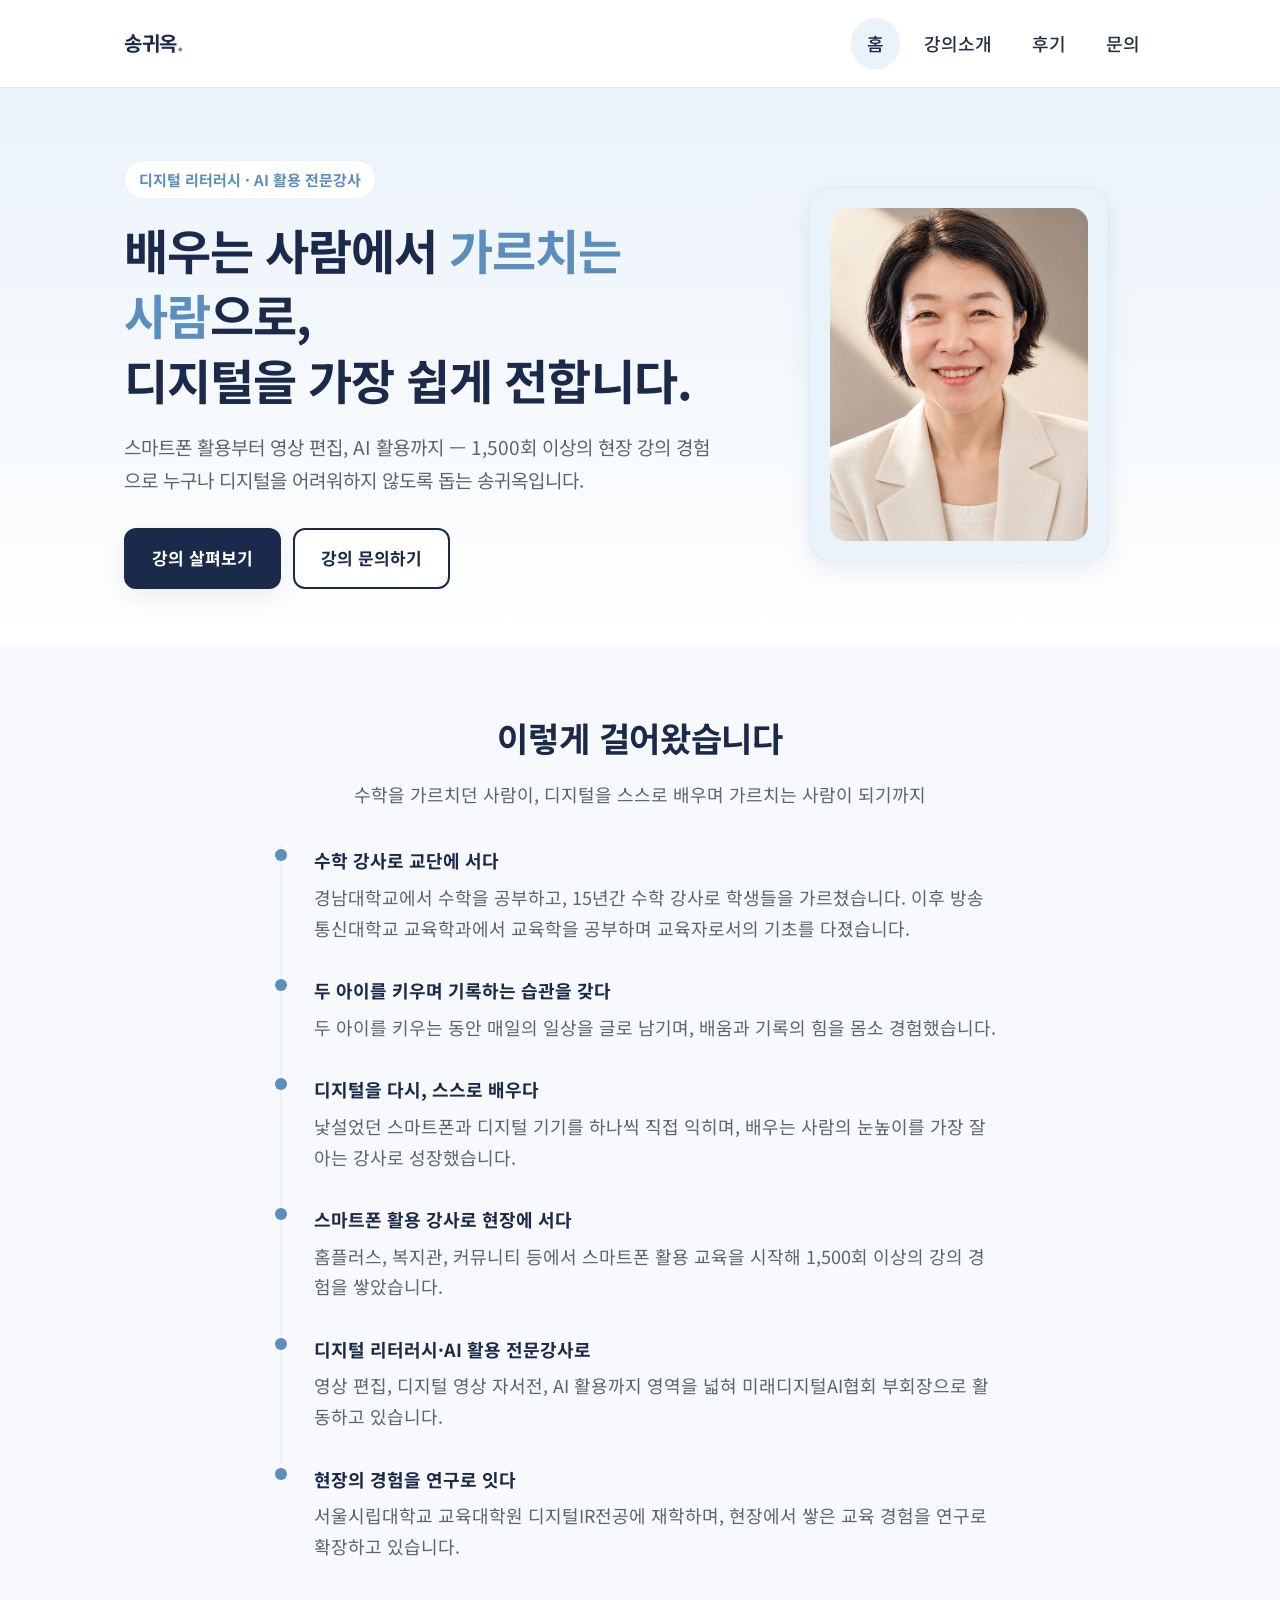
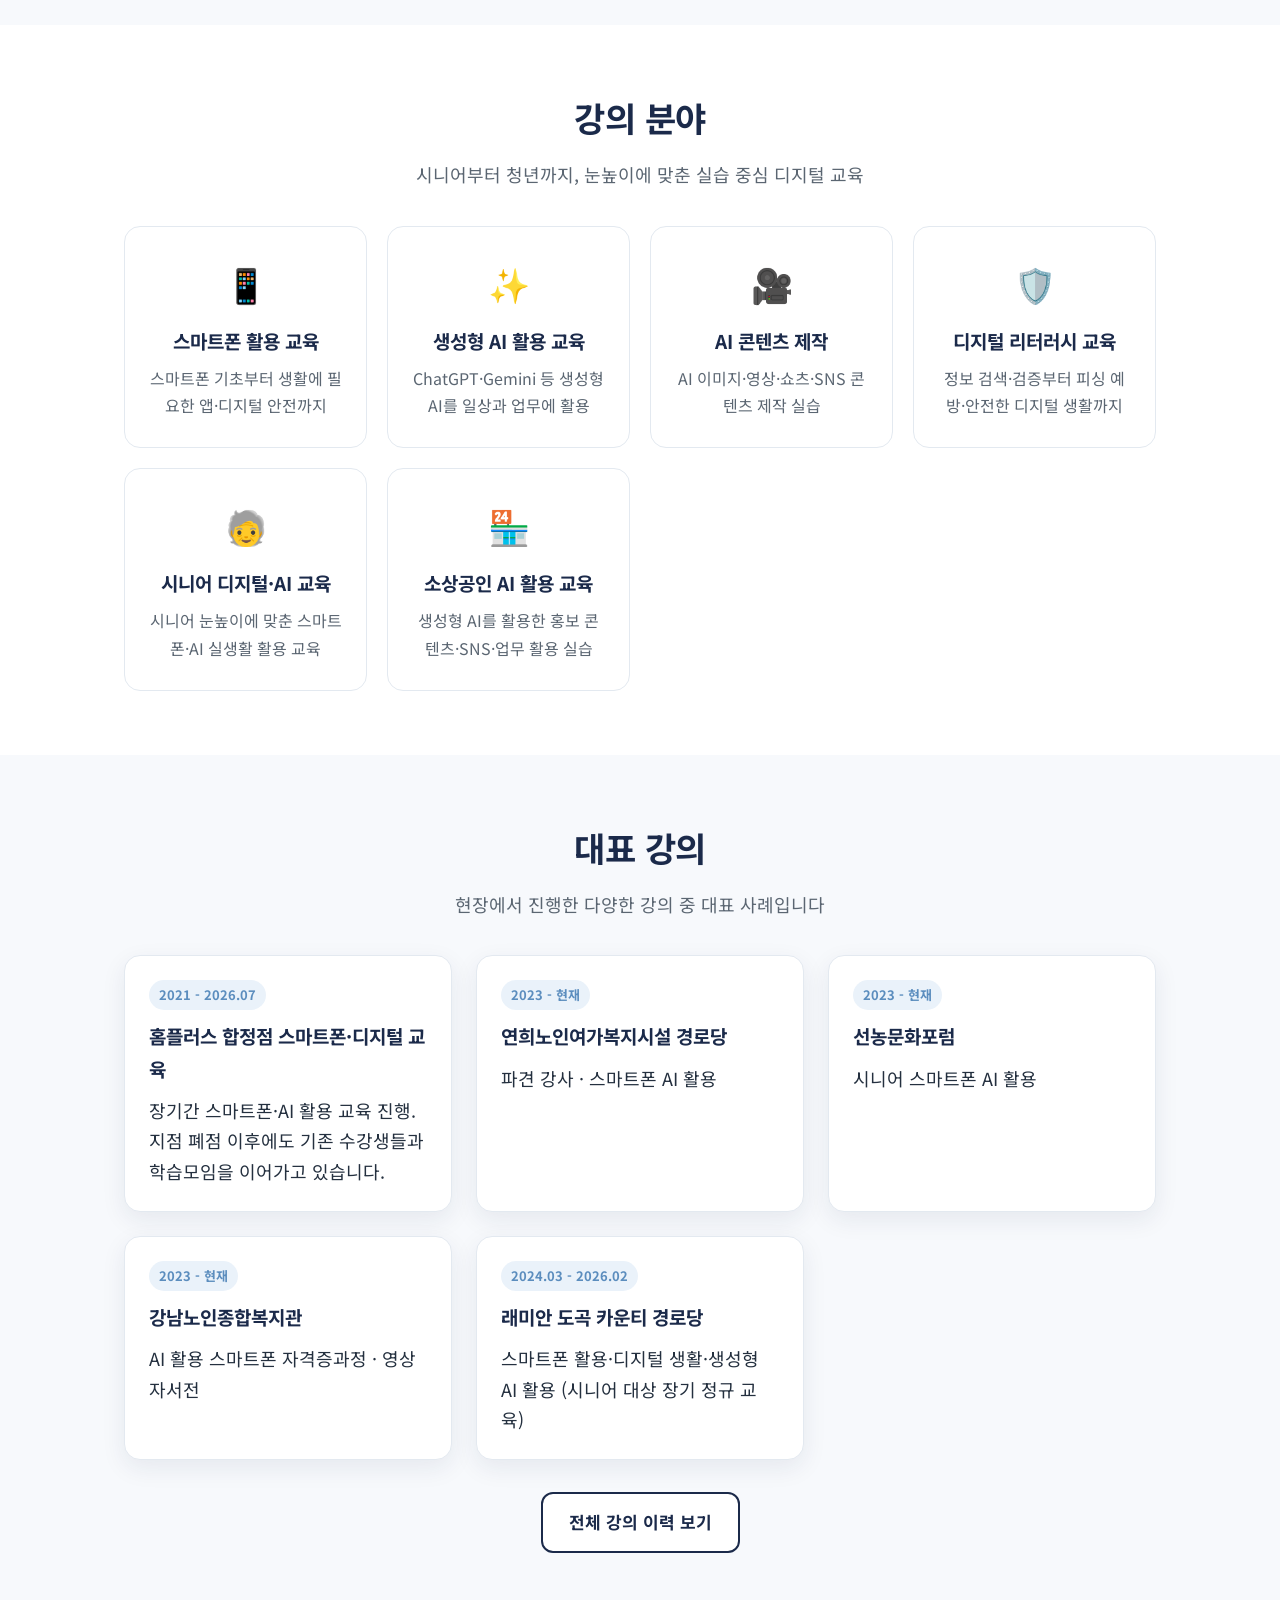
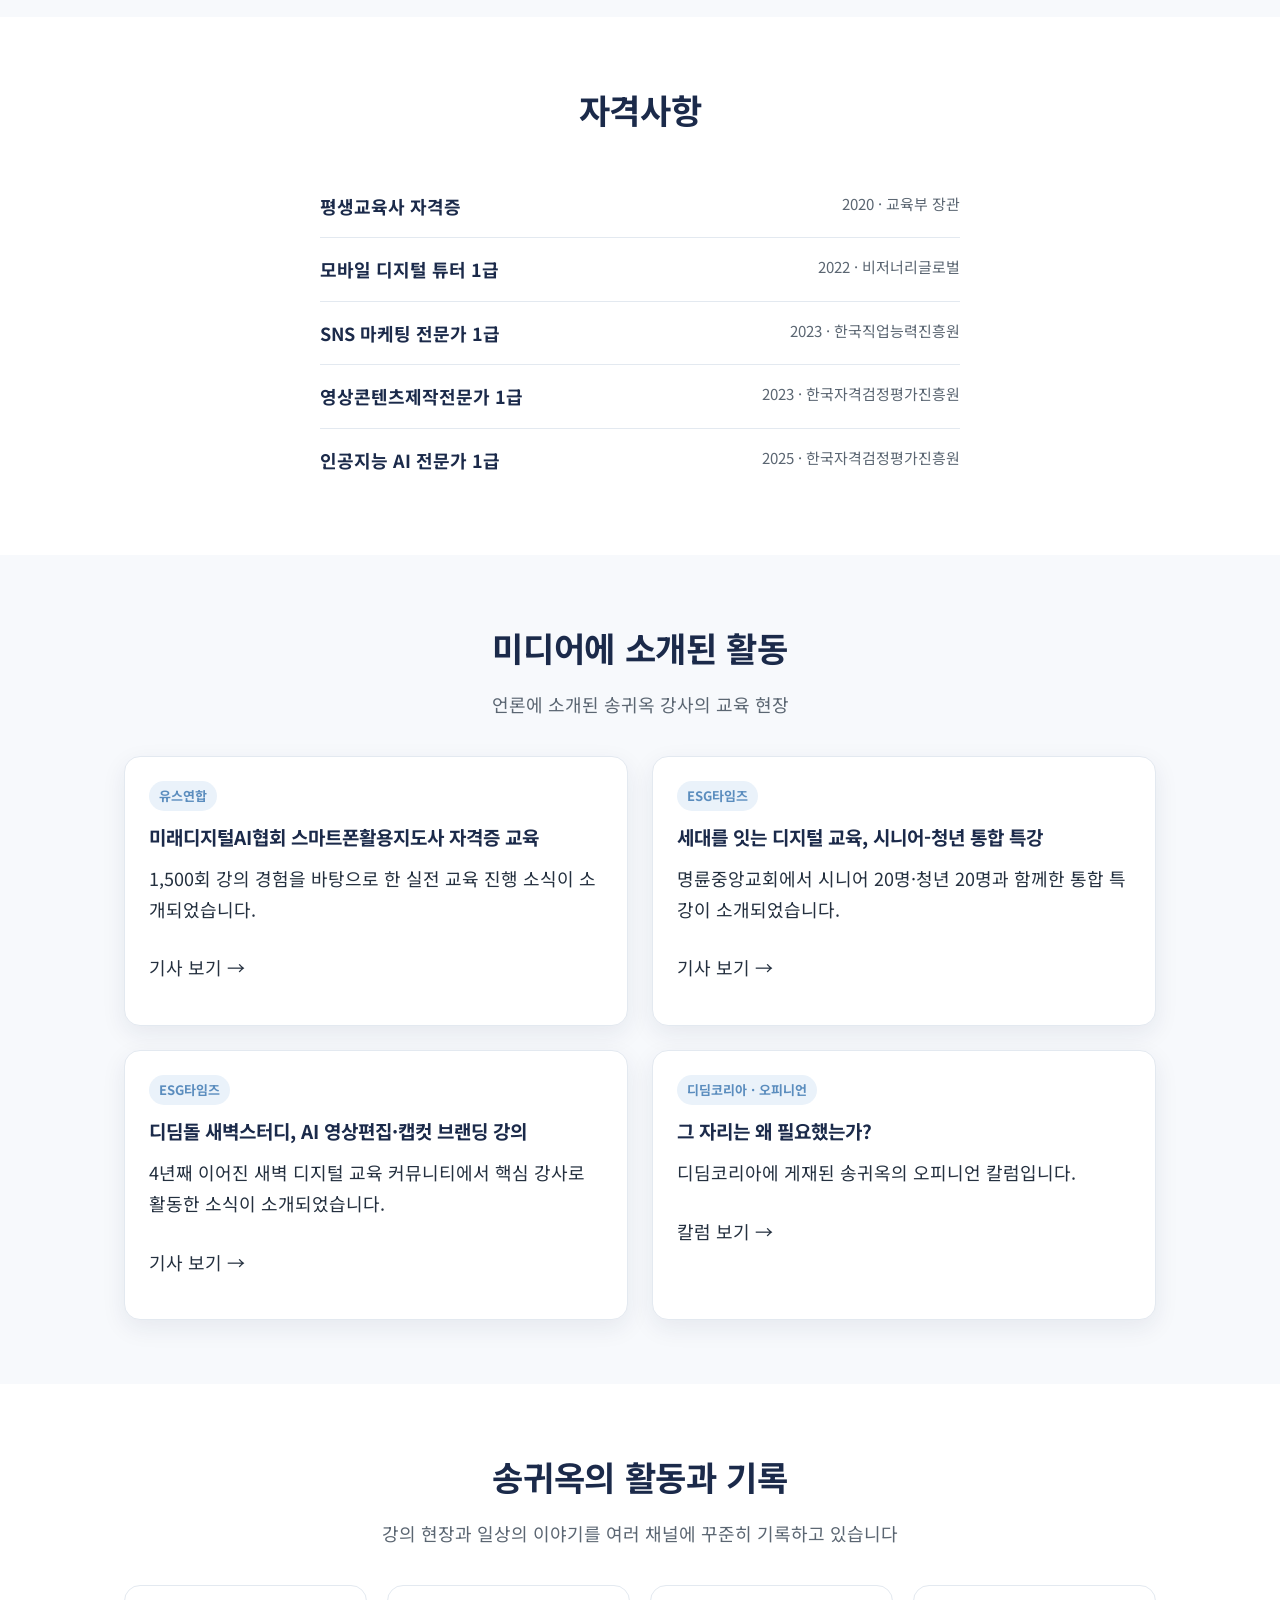
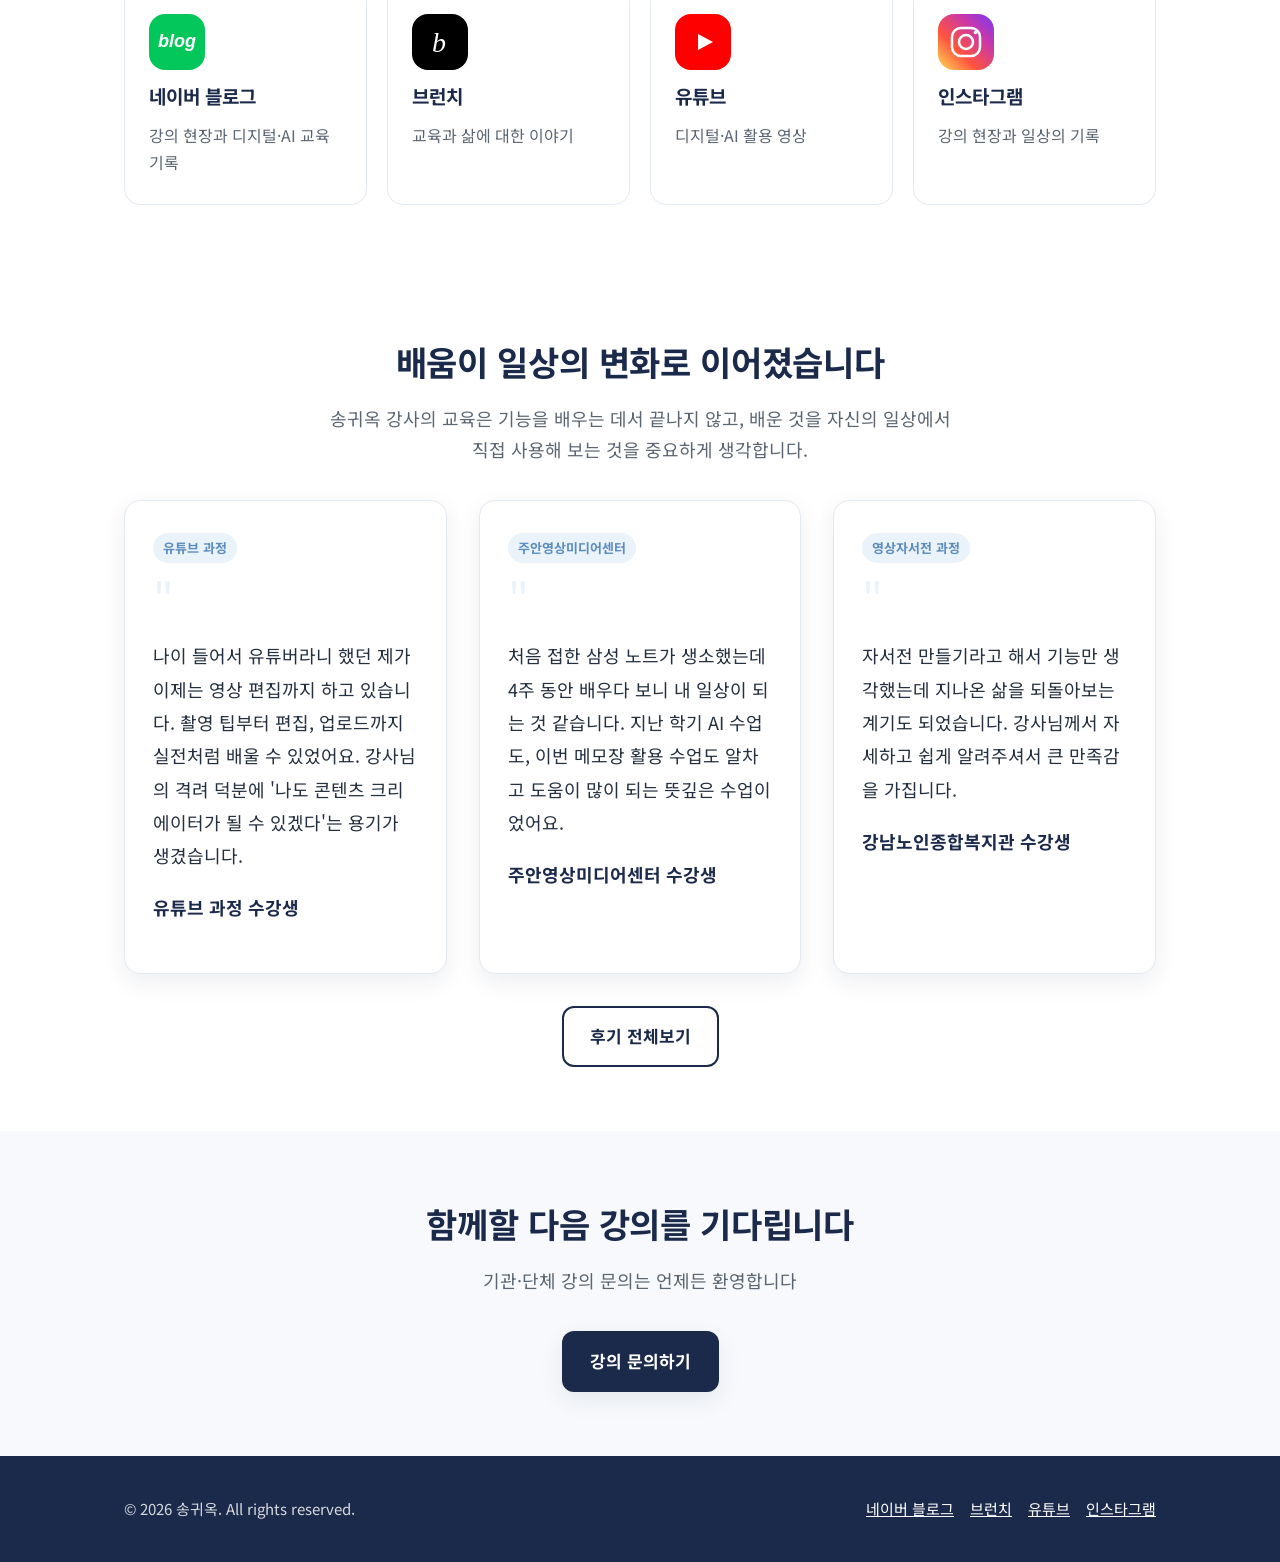
==== index.html @ c1cd8e17 "Initial commit: 송귀옥 프로필 사이트" ====
<!DOCTYPE html>
<html lang="ko">
<head>
<meta charset="UTF-8">
<meta name="viewport" content="width=device-width, initial-scale=1.0">
<title>송귀옥 | 디지털 리터러시·AI 활용 전문강사</title>
<meta name="description" content="디지털 리터러시·AI 활용 전문강사 송귀옥. 스마트폰 활용, 영상 편집, 디지털 영상 자서전, AI 활용 교육을 진행합니다.">
<link rel="preconnect" href="https://fonts.googleapis.com">
<link href="https://fonts.googleapis.com/css2?family=Noto+Sans+KR:wght@400;500;700;900&display=swap" rel="stylesheet">
<link rel="stylesheet" href="css/styles.css">
</head>
<body>

<header class="site-header">
  <nav class="nav">
    <a href="index.html" class="nav-brand">송귀옥<span>.</span></a>
    <button class="nav-toggle" aria-label="메뉴 열기">≡</button>
    <ul class="nav-links">
      <li><a href="index.html" aria-current="page">홈</a></li>
      <li><a href="lectures.html">강의소개</a></li>
      <li><a href="reviews.html">후기</a></li>
      <li><a href="contact.html">문의</a></li>
    </ul>
  </nav>
</header>

<section class="hero">
  <div class="container hero-inner">
    <div>
      <span class="eyebrow">디지털 리터러시 · AI 활용 전문강사</span>
      <h1>배우는 사람에서 <strong>가르치는 사람</strong>으로,<br>디지털을 가장 쉽게 전합니다.</h1>
      <p class="lead">
        스마트폰 활용부터 영상 편집, AI 활용까지 — 1,500회 이상의 현장 강의 경험으로
        누구나 디지털을 어려워하지 않도록 돕는 송귀옥입니다.
      </p>
      <div class="hero-actions">
        <a href="lectures.html" class="btn btn-primary">강의 살펴보기</a>
        <a href="contact.html" class="btn btn-outline">강의 문의하기</a>
      </div>
    </div>
    <div class="hero-portrait">
      <img id="profile-photo" src="images/profile.png" alt="송귀옥 강사 프로필 사진">
    </div>
  </div>
</section>

<section class="section-alt">
  <div class="container">
    <div class="section-head">
      <h2>이렇게 걸어왔습니다</h2>
      <p>수학을 가르치던 사람이, 디지털을 스스로 배우며 가르치는 사람이 되기까지</p>
    </div>
    <ol class="timeline">
      <li>
        <h4>수학 강사로 교단에 서다</h4>
        <p>경남대학교에서 수학을 공부하고, 15년간 수학 강사로 학생들을 가르쳤습니다. 이후 방송통신대학교 교육학과에서 교육학을 공부하며 교육자로서의 기초를 다졌습니다.</p>
      </li>
      <li>
        <h4>두 아이를 키우며 기록하는 습관을 갖다</h4>
        <p>두 아이를 키우는 동안 매일의 일상을 글로 남기며, 배움과 기록의 힘을 몸소 경험했습니다.</p>
      </li>
      <li>
        <h4>디지털을 다시, 스스로 배우다</h4>
        <p>낯설었던 스마트폰과 디지털 기기를 하나씩 직접 익히며, 배우는 사람의 눈높이를 가장 잘 아는 강사로 성장했습니다.</p>
      </li>
      <li>
        <h4>스마트폰 활용 강사로 현장에 서다</h4>
        <p>홈플러스, 복지관, 커뮤니티 등에서 스마트폰 활용 교육을 시작해 1,500회 이상의 강의 경험을 쌓았습니다.</p>
      </li>
      <li>
        <h4>디지털 리터러시·AI 활용 전문강사로</h4>
        <p>영상 편집, 디지털 영상 자서전, AI 활용까지 영역을 넓혀 미래디지털AI협회 부회장으로 활동하고 있습니다.</p>
      </li>
      <li>
        <h4>현장의 경험을 연구로 잇다</h4>
        <p>서울시립대학교 교육대학원 디지털IR전공에 재학하며, 현장에서 쌓은 교육 경험을 연구로 확장하고 있습니다.</p>
      </li>
    </ol>
  </div>
</section>

<section>
  <div class="container">
    <div class="section-head">
      <h2>강의 분야</h2>
      <p>시니어부터 청년까지, 눈높이에 맞춘 실습 중심 디지털 교육</p>
    </div>
    <div class="field-grid">
      <div class="field-card">
        <div class="icon">📱</div>
        <h3>스마트폰 활용 교육</h3>
        <p>스마트폰 기초부터 생활에 필요한 앱·디지털 안전까지</p>
      </div>
      <div class="field-card">
        <div class="icon">✨</div>
        <h3>생성형 AI 활용 교육</h3>
        <p>ChatGPT·Gemini 등 생성형 AI를 일상과 업무에 활용</p>
      </div>
      <div class="field-card">
        <div class="icon">🎥</div>
        <h3>AI 콘텐츠 제작</h3>
        <p>AI 이미지·영상·쇼츠·SNS 콘텐츠 제작 실습</p>
      </div>
      <div class="field-card">
        <div class="icon">🛡️</div>
        <h3>디지털 리터러시 교육</h3>
        <p>정보 검색·검증부터 피싱 예방·안전한 디지털 생활까지</p>
      </div>
      <div class="field-card">
        <div class="icon">🧓</div>
        <h3>시니어 디지털·AI 교육</h3>
        <p>시니어 눈높이에 맞춘 스마트폰·AI 실생활 활용 교육</p>
      </div>
      <div class="field-card">
        <div class="icon">🏪</div>
        <h3>소상공인 AI 활용 교육</h3>
        <p>생성형 AI를 활용한 홍보 콘텐츠·SNS·업무 활용 실습</p>
      </div>
    </div>
  </div>
</section>

<section class="section-alt">
  <div class="container">
    <div class="section-head">
      <h2>대표 강의</h2>
      <p>현장에서 진행한 다양한 강의 중 대표 사례입니다</p>
    </div>
    <div class="card-grid" id="lecture-highlights">
      <p class="state-msg">불러오는 중...</p>
    </div>
    <div class="more-wrap">
      <a href="lectures.html" class="btn btn-outline">전체 강의 이력 보기</a>
    </div>
  </div>
</section>

<section>
  <div class="container">
    <div class="section-head">
      <h2>자격사항</h2>
    </div>
    <ul class="cert-list" id="cert-list">
      <li class="state-msg">불러오는 중...</li>
    </ul>
  </div>
</section>

<section class="section-alt">
  <div class="container">
    <div class="section-head">
      <h2>미디어에 소개된 활동</h2>
      <p>언론에 소개된 송귀옥 강사의 교육 현장</p>
    </div>
    <div class="card-grid media-grid">
      <article class="card">
        <span class="tag">유스연합</span>
        <h3>미래디지털AI협회 스마트폰활용지도사 자격증 교육</h3>
        <p class="desc">1,500회 강의 경험을 바탕으로 한 실전 교육 진행 소식이 소개되었습니다.</p>
        <p><a href="https://www.youthassembly.kr/news/927959" target="_blank" rel="noopener">기사 보기 →</a></p>
      </article>
      <article class="card">
        <span class="tag">ESG타임즈</span>
        <h3>세대를 잇는 디지털 교육, 시니어-청년 통합 특강</h3>
        <p class="desc">명륜중앙교회에서 시니어 20명·청년 20명과 함께한 통합 특강이 소개되었습니다.</p>
        <p><a href="https://www.esgtimes.kr/news/443460" target="_blank" rel="noopener">기사 보기 →</a></p>
      </article>
      <article class="card">
        <span class="tag">ESG타임즈</span>
        <h3>디딤돌 새벽스터디, AI 영상편집·캡컷 브랜딩 강의</h3>
        <p class="desc">4년째 이어진 새벽 디지털 교육 커뮤니티에서 핵심 강사로 활동한 소식이 소개되었습니다.</p>
        <p><a href="https://www.esgtimes.kr/news/433229" target="_blank" rel="noopener">기사 보기 →</a></p>
      </article>
      <article class="card">
        <span class="tag">디딤코리아 · 오피니언</span>
        <h3>그 자리는 왜 필요했는가?</h3>
        <p class="desc">디딤코리아에 게재된 송귀옥의 오피니언 칼럼입니다.</p>
        <p><a href="https://www.didimkorea.net/news/545920" target="_blank" rel="noopener">칼럼 보기 →</a></p>
      </article>
    </div>
  </div>
</section>

<section>
  <div class="container">
    <div class="section-head">
      <h2>송귀옥의 활동과 기록</h2>
      <p>강의 현장과 일상의 이야기를 여러 채널에 꾸준히 기록하고 있습니다</p>
    </div>
    <div class="field-grid">
      <a class="channel-card" href="https://blog.naver.com/dhrdl5252" target="_blank" rel="noopener">
        <span class="brand-icon" aria-hidden="true">
          <svg viewBox="0 0 56 56" width="56" height="56"><rect width="56" height="56" rx="16" fill="#03C75A"/><text x="28" y="33" text-anchor="middle" font-family="Arial, sans-serif" font-weight="700" font-style="italic" font-size="18" fill="#ffffff">blog</text></svg>
        </span>
        <h3>네이버 블로그</h3>
        <p>강의 현장과 디지털·AI 교육 기록</p>
      </a>
      <a class="channel-card" href="https://brunch.co.kr/@narsha-now" target="_blank" rel="noopener">
        <span class="brand-icon" aria-hidden="true">
          <svg viewBox="0 0 56 56" width="56" height="56"><rect width="56" height="56" rx="16" fill="#000000"/><text x="27" y="38" text-anchor="middle" font-family="Georgia, 'Times New Roman', serif" font-style="italic" font-size="28" fill="#ffffff">b</text></svg>
        </span>
        <h3>브런치</h3>
        <p>교육과 삶에 대한 이야기</p>
      </a>
      <a class="channel-card" href="https://www.youtube.com/@narsha-now" target="_blank" rel="noopener">
        <span class="brand-icon" aria-hidden="true">
          <svg viewBox="0 0 56 56" width="56" height="56"><rect width="56" height="56" rx="16" fill="#FF0000"/><path d="M23 20 L38 28 L23 36 Z" fill="#ffffff"/></svg>
        </span>
        <h3>유튜브</h3>
        <p>디지털·AI 활용 영상</p>
      </a>
      <a class="channel-card" href="https://www.instagram.com/narsha.now/" target="_blank" rel="noopener">
        <span class="brand-icon" aria-hidden="true">
          <svg viewBox="0 0 56 56" width="56" height="56">
            <defs>
              <linearGradient id="igGrad" x1="0%" y1="100%" x2="100%" y2="0%">
                <stop offset="0%" stop-color="#FFDD55"/>
                <stop offset="35%" stop-color="#FF543E"/>
                <stop offset="70%" stop-color="#C837AB"/>
                <stop offset="100%" stop-color="#7638FA"/>
              </linearGradient>
            </defs>
            <rect width="56" height="56" rx="16" fill="url(#igGrad)"/>
            <rect x="14" y="14" width="28" height="28" rx="9" fill="none" stroke="#ffffff" stroke-width="2.5"/>
            <circle cx="28" cy="28" r="7" fill="none" stroke="#ffffff" stroke-width="2.5"/>
            <circle cx="37.5" cy="18.5" r="1.8" fill="#ffffff"/>
          </svg>
        </span>
        <h3>인스타그램</h3>
        <p>강의 현장과 일상의 기록</p>
      </a>
    </div>
  </div>
</section>

<section>
  <div class="container">
    <div class="section-head">
      <h2>배움이 일상의 변화로 이어졌습니다</h2>
      <p>송귀옥 강사의 교육은 기능을 배우는 데서 끝나지 않고, 배운 것을 자신의 일상에서 직접 사용해 보는 것을 중요하게 생각합니다.</p>
    </div>
    <div class="card-grid" id="review-preview">
      <p class="state-msg">불러오는 중...</p>
    </div>
    <div class="more-wrap">
      <a href="reviews.html" class="btn btn-outline">후기 전체보기</a>
    </div>
  </div>
</section>

<section class="section-alt">
  <div class="container" style="text-align:center;">
    <div class="section-head">
      <h2>함께할 다음 강의를 기다립니다</h2>
      <p>기관·단체 강의 문의는 언제든 환영합니다</p>
    </div>
    <a href="contact.html" class="btn btn-primary">강의 문의하기</a>
  </div>
</section>

<footer class="site-footer">
  <div class="container footer-inner">
    <div>© <span id="year"></span> 송귀옥. All rights reserved.</div>
    <div style="display:flex; gap:16px; flex-wrap:wrap;">
      <a href="https://blog.naver.com/dhrdl5252" target="_blank" rel="noopener">네이버 블로그</a>
      <a href="https://brunch.co.kr/@narsha-now" target="_blank" rel="noopener">브런치</a>
      <a href="https://www.youtube.com/@narsha-now" target="_blank" rel="noopener">유튜브</a>
      <a href="https://www.instagram.com/narsha.now/" target="_blank" rel="noopener">인스타그램</a>
    </div>
  </div>
</footer>

<script>document.getElementById("year").textContent = new Date().getFullYear();</script>
<script src="js/data-loader.js"></script>
<script src="js/main.js"></script>
<script>
  renderLectures({ highlightContainerId: "lecture-highlights", highlightCount: 5 });
  renderCerts("cert-list");
  renderReviews("review-preview", 3);
</script>
</body>
</html>
---- css/styles.css ----
/* ===== 디지털 리터러시·AI 활용 전문강사 송귀옥 — 프로필 사이트 ===== */

:root {
  --navy: #1B2A4A;
  --navy-dark: #10192E;
  --blue-soft: #5B8DBE;
  --blue-tint: #EAF2FA;
  --white: #FFFFFF;
  --bg-section: #F7F9FC;
  --text-main: #24303F;
  --text-sub: #5B6672;
  --border: #E3E9F0;
  --shadow: 0 8px 24px rgba(27, 42, 74, 0.08);
  --radius: 16px;
  --max-width: 1080px;
}

* { box-sizing: border-box; }

html { scroll-behavior: smooth; }

body {
  margin: 0;
  font-family: "Noto Sans KR", "Malgun Gothic", sans-serif;
  font-size: 18px;
  line-height: 1.7;
  color: var(--text-main);
  background: var(--white);
  -webkit-font-smoothing: antialiased;
}

img { max-width: 100%; display: block; }

a { color: inherit; text-decoration: none; }

.container {
  max-width: var(--max-width);
  margin: 0 auto;
  padding: 0 24px;
}

/* ---------- 헤더/내비게이션 ---------- */

.site-header {
  position: sticky;
  top: 0;
  z-index: 100;
  background: rgba(255, 255, 255, 0.92);
  backdrop-filter: saturate(180%) blur(8px);
  border-bottom: 1px solid var(--border);
}

.nav {
  display: flex;
  align-items: center;
  justify-content: space-between;
  padding: 18px 24px;
  max-width: var(--max-width);
  margin: 0 auto;
}

.nav-brand {
  font-size: 20px;
  font-weight: 700;
  color: var(--navy);
  letter-spacing: -0.02em;
}

.nav-brand span { color: var(--blue-soft); }

.nav-links {
  display: flex;
  gap: 8px;
  list-style: none;
  margin: 0;
  padding: 0;
}

.nav-links a {
  display: inline-block;
  padding: 10px 16px;
  border-radius: 999px;
  font-weight: 500;
  color: var(--text-main);
  transition: background 0.15s ease, color 0.15s ease;
}

.nav-links a:hover,
.nav-links a[aria-current="page"] {
  background: var(--blue-tint);
  color: var(--navy);
}

.nav-toggle {
  display: none;
  background: none;
  border: none;
  font-size: 28px;
  color: var(--navy);
  cursor: pointer;
}

@media (max-width: 720px) {
  .nav-toggle { display: block; }
  .nav-links {
    display: none;
    position: absolute;
    top: 100%;
    left: 0;
    right: 0;
    flex-direction: column;
    background: var(--white);
    border-bottom: 1px solid var(--border);
    padding: 12px 24px 20px;
  }
  .nav-links.open { display: flex; }
  .nav-links a { padding: 14px 12px; }
}

/* ---------- 히어로 ---------- */

.hero {
  background: linear-gradient(180deg, var(--blue-tint) 0%, var(--white) 100%);
  padding: 72px 0 56px;
}

.hero-inner {
  display: grid;
  grid-template-columns: 1.2fr 0.8fr;
  gap: 48px;
  align-items: center;
}

@media (max-width: 860px) {
  .hero-inner { grid-template-columns: 1fr; }
}

.eyebrow {
  display: inline-block;
  font-size: 15px;
  font-weight: 700;
  color: var(--blue-soft);
  background: var(--white);
  border: 1px solid var(--blue-tint);
  padding: 6px 14px;
  border-radius: 999px;
  margin-bottom: 18px;
}

.hero h1 {
  font-size: clamp(32px, 4.5vw, 48px);
  line-height: 1.35;
  color: var(--navy);
  margin: 0 0 20px;
  letter-spacing: -0.02em;
  word-break: keep-all;
  overflow-wrap: normal;
}

.hero h1 strong { color: var(--blue-soft); }

.hero p.lead {
  font-size: 19px;
  color: var(--text-sub);
  margin: 0 0 32px;
}

.hero-actions {
  display: flex;
  gap: 12px;
  flex-wrap: wrap;
}

.btn {
  display: inline-flex;
  align-items: center;
  gap: 8px;
  padding: 14px 26px;
  border-radius: 12px;
  font-weight: 700;
  font-size: 17px;
  border: 2px solid transparent;
  cursor: pointer;
  transition: transform 0.12s ease, box-shadow 0.12s ease;
}

.btn:hover { transform: translateY(-1px); }

.btn-primary {
  background: var(--navy);
  color: var(--white);
  box-shadow: var(--shadow);
}

.btn-outline {
  background: var(--white);
  color: var(--navy);
  border-color: var(--navy);
}

.hero-portrait {
  width: 100%;
  max-width: 300px;
  max-height: 375px;
  margin-inline: auto;
  justify-self: center;
  aspect-ratio: 4 / 5;
  border-radius: 24px;
  background: var(--blue-tint);
  border: 1px solid var(--border);
  box-shadow: var(--shadow);
  padding: 20px;
  overflow: hidden;
}

.hero-portrait img {
  width: 100%;
  height: 100%;
  object-fit: cover;
  object-position: center 20%;
  border-radius: 16px;
  display: block;
}

@media (max-width: 600px) {
  .hero-portrait { max-width: 230px; max-height: 285px; padding: 14px; }
}

/* ---------- 공통 섹션 ---------- */

section { padding: 64px 0; }

.section-alt { background: var(--bg-section); }

.section-head { margin-bottom: 36px; text-align: center; }

.section-head h2 {
  font-size: clamp(26px, 3vw, 34px);
  color: var(--navy);
  margin: 0 0 12px;
  letter-spacing: -0.01em;
}

.section-head p {
  color: var(--text-sub);
  font-size: 18px;
  max-width: 640px;
  margin: 0 auto;
}

/* ---------- 강의 분야 카드 ---------- */

.field-grid {
  display: grid;
  grid-template-columns: repeat(auto-fit, minmax(220px, 1fr));
  gap: 20px;
}

.field-card {
  background: var(--white);
  border: 1px solid var(--border);
  border-radius: var(--radius);
  padding: 28px 24px;
  text-align: center;
}

.field-card .icon { font-size: 34px; margin-bottom: 12px; }

.field-card h3 {
  font-size: 19px;
  color: var(--navy);
  margin: 0 0 8px;
}

.field-card p {
  font-size: 16px;
  color: var(--text-sub);
  margin: 0;
}

/* ---------- 활동 채널 카드 ---------- */

.channel-card {
  display: flex;
  flex-direction: column;
  gap: 10px;
  background: var(--white);
  border: 1px solid var(--border);
  border-radius: var(--radius);
  padding: 28px 24px;
  text-align: left;
  transition: transform 0.14s ease, box-shadow 0.14s ease, border-color 0.14s ease;
}

.channel-card:hover {
  transform: translateY(-3px);
  box-shadow: var(--shadow);
  border-color: var(--blue-soft);
}

.channel-card .brand-icon {
  display: inline-flex;
  width: 56px;
  height: 56px;
}

.channel-card .brand-icon svg { display: block; }

.channel-card h3 {
  margin: 0;
  font-size: 19px;
  color: var(--navy);
}

.channel-card p {
  margin: 0;
  font-size: 16px;
  color: var(--text-sub);
}

/* ---------- 스토리 타임라인 ---------- */

.timeline {
  list-style: none;
  margin: 0;
  padding: 0;
  max-width: 720px;
  margin: 0 auto;
}

.timeline li {
  position: relative;
  padding: 0 0 32px 32px;
  border-left: 2px solid var(--blue-tint);
}

.timeline li:last-child { border-color: transparent; padding-bottom: 0; }

.timeline li::before {
  content: "";
  position: absolute;
  left: -7px;
  top: 4px;
  width: 12px;
  height: 12px;
  border-radius: 50%;
  background: var(--blue-soft);
}

.timeline h4 {
  margin: 0 0 6px;
  color: var(--navy);
  font-size: 18px;
}

.timeline p { margin: 0; color: var(--text-sub); }

/* ---------- 카드형 리스트 (강의이력/후기) ---------- */

.card-grid {
  display: grid;
  grid-template-columns: repeat(auto-fit, minmax(280px, 1fr));
  gap: 24px;
}

@media (min-width: 720px) {
  .media-grid { grid-template-columns: repeat(2, 1fr); }
}

.card {
  background: var(--white);
  border: 1px solid var(--border);
  border-radius: var(--radius);
  padding: 24px;
  box-shadow: var(--shadow);
  display: flex;
  flex-direction: column;
  gap: 10px;
}

.card .tag {
  align-self: flex-start;
  font-size: 13px;
  font-weight: 700;
  color: var(--blue-soft);
  background: var(--blue-tint);
  padding: 4px 10px;
  border-radius: 999px;
}

.card h3 { margin: 0; font-size: 19px; color: var(--navy); }

.card .period { font-size: 15px; color: var(--text-sub); }

.card p.desc { margin: 0; color: var(--text-main); }

.card img.thumb {
  width: 100%;
  height: 160px;
  object-fit: cover;
  border-radius: 10px;
  margin-bottom: 4px;
  background: var(--blue-tint);
}

.card img.thumb-rep {
  object-position: center 75%;
}

/* ---------- 자격사항 리스트 ---------- */

.cert-list { list-style: none; margin: 0; padding: 0; max-width: 640px; margin: 0 auto; }

.cert-list li {
  display: flex;
  justify-content: space-between;
  gap: 16px;
  padding: 16px 0;
  border-bottom: 1px solid var(--border);
  color: var(--text-main);
}

.cert-list li:last-child { border-bottom: none; }

.cert-list .cert-name { font-weight: 700; color: var(--navy); }

.cert-list .cert-meta { color: var(--text-sub); font-size: 15px; white-space: nowrap; }

/* ---------- 후기 카드 ---------- */

.review-card {
  position: relative;
  padding: 32px 28px;
  gap: 16px;
}

.review-card .quote-mark {
  font-size: 44px;
  color: var(--blue-tint);
  line-height: 1;
}

.review-card p.desc { line-height: 1.85; }

.review-card .author { font-weight: 700; color: var(--navy); margin-top: 4px; }

#review-preview.card-grid,
#reviews-full.card-grid {
  gap: 32px;
}

@media (min-width: 720px) {
  #reviews-full.card-grid { grid-template-columns: repeat(2, 1fr); }
}

/* ---------- 문의 폼 ---------- */

.contact-form {
  max-width: 560px;
  margin: 0 auto;
  background: var(--white);
  border: 1px solid var(--border);
  border-radius: var(--radius);
  padding: 32px;
  box-shadow: var(--shadow);
}

.form-row { margin-bottom: 20px; }

.form-row label {
  display: block;
  font-weight: 700;
  color: var(--navy);
  margin-bottom: 8px;
  font-size: 16px;
}

.form-row input,
.form-row textarea {
  width: 100%;
  padding: 14px 16px;
  border: 1px solid var(--border);
  border-radius: 10px;
  font-size: 17px;
  font-family: inherit;
  color: var(--text-main);
}

.form-row textarea { min-height: 140px; resize: vertical; }

.form-row input:focus,
.form-row textarea:focus {
  outline: none;
  border-color: var(--blue-soft);
  box-shadow: 0 0 0 3px var(--blue-tint);
}

.contact-direct {
  max-width: 560px;
  margin: 24px auto 0;
  display: grid;
  grid-template-columns: repeat(auto-fit, minmax(220px, 1fr));
  gap: 16px;
}

.contact-direct .item {
  background: var(--bg-section);
  border-radius: 12px;
  padding: 18px 20px;
}

.contact-direct .label { font-size: 14px; color: var(--text-sub); margin-bottom: 4px; }

.contact-direct .value { font-size: 18px; font-weight: 700; color: var(--navy); }

/* ---------- 강의 현장 갤러리 ---------- */

.gallery-grid {
  display: grid;
  grid-template-columns: repeat(3, 1fr);
  gap: 16px;
}

@media (max-width: 720px) {
  .gallery-grid { grid-template-columns: repeat(2, 1fr); }
}

@media (max-width: 440px) {
  .gallery-grid { grid-template-columns: 1fr; }
}

.gallery-item {
  display: block;
  position: relative;
  aspect-ratio: 4 / 3;
  border-radius: 14px;
  overflow: hidden;
  border: 1px solid var(--border);
  background: var(--bg-section);
  padding: 0;
  cursor: pointer;
}

.gallery-item img {
  width: 100%;
  height: 100%;
  object-fit: cover;
  transition: transform 0.2s ease;
}

.gallery-item:hover img,
.gallery-item:focus-visible img {
  transform: scale(1.05);
}

.gallery-item:focus-visible {
  outline: 3px solid var(--blue-soft);
  outline-offset: 2px;
}

.lightbox {
  position: fixed;
  inset: 0;
  background: rgba(16, 25, 46, 0.88);
  display: flex;
  align-items: center;
  justify-content: center;
  padding: 32px;
  z-index: 200;
}

.lightbox[hidden] { display: none; }

.lightbox img {
  max-width: 100%;
  max-height: 88vh;
  border-radius: 12px;
  box-shadow: 0 20px 60px rgba(0, 0, 0, 0.4);
}

.lightbox-close {
  position: absolute;
  top: max(20px, env(safe-area-inset-top, 0px));
  right: 24px;
  background: none;
  border: none;
  color: #ffffff;
  font-size: 32px;
  line-height: 1;
  cursor: pointer;
  padding: 8px;
}

/* ---------- 로딩/빈 상태 ---------- */

.state-msg {
  text-align: center;
  color: var(--text-sub);
  padding: 24px;
  grid-column: 1 / -1;
}

/* ---------- 더보기 버튼 ---------- */

.more-wrap { text-align: center; margin-top: 32px; }

/* ---------- 푸터 ---------- */

.site-footer {
  background: var(--navy);
  color: rgba(255,255,255,0.82);
  padding: 40px 0;
  font-size: 15px;
}

.site-footer a { color: var(--white); text-decoration: underline; }

.footer-inner {
  display: flex;
  justify-content: space-between;
  flex-wrap: wrap;
  gap: 16px;
}
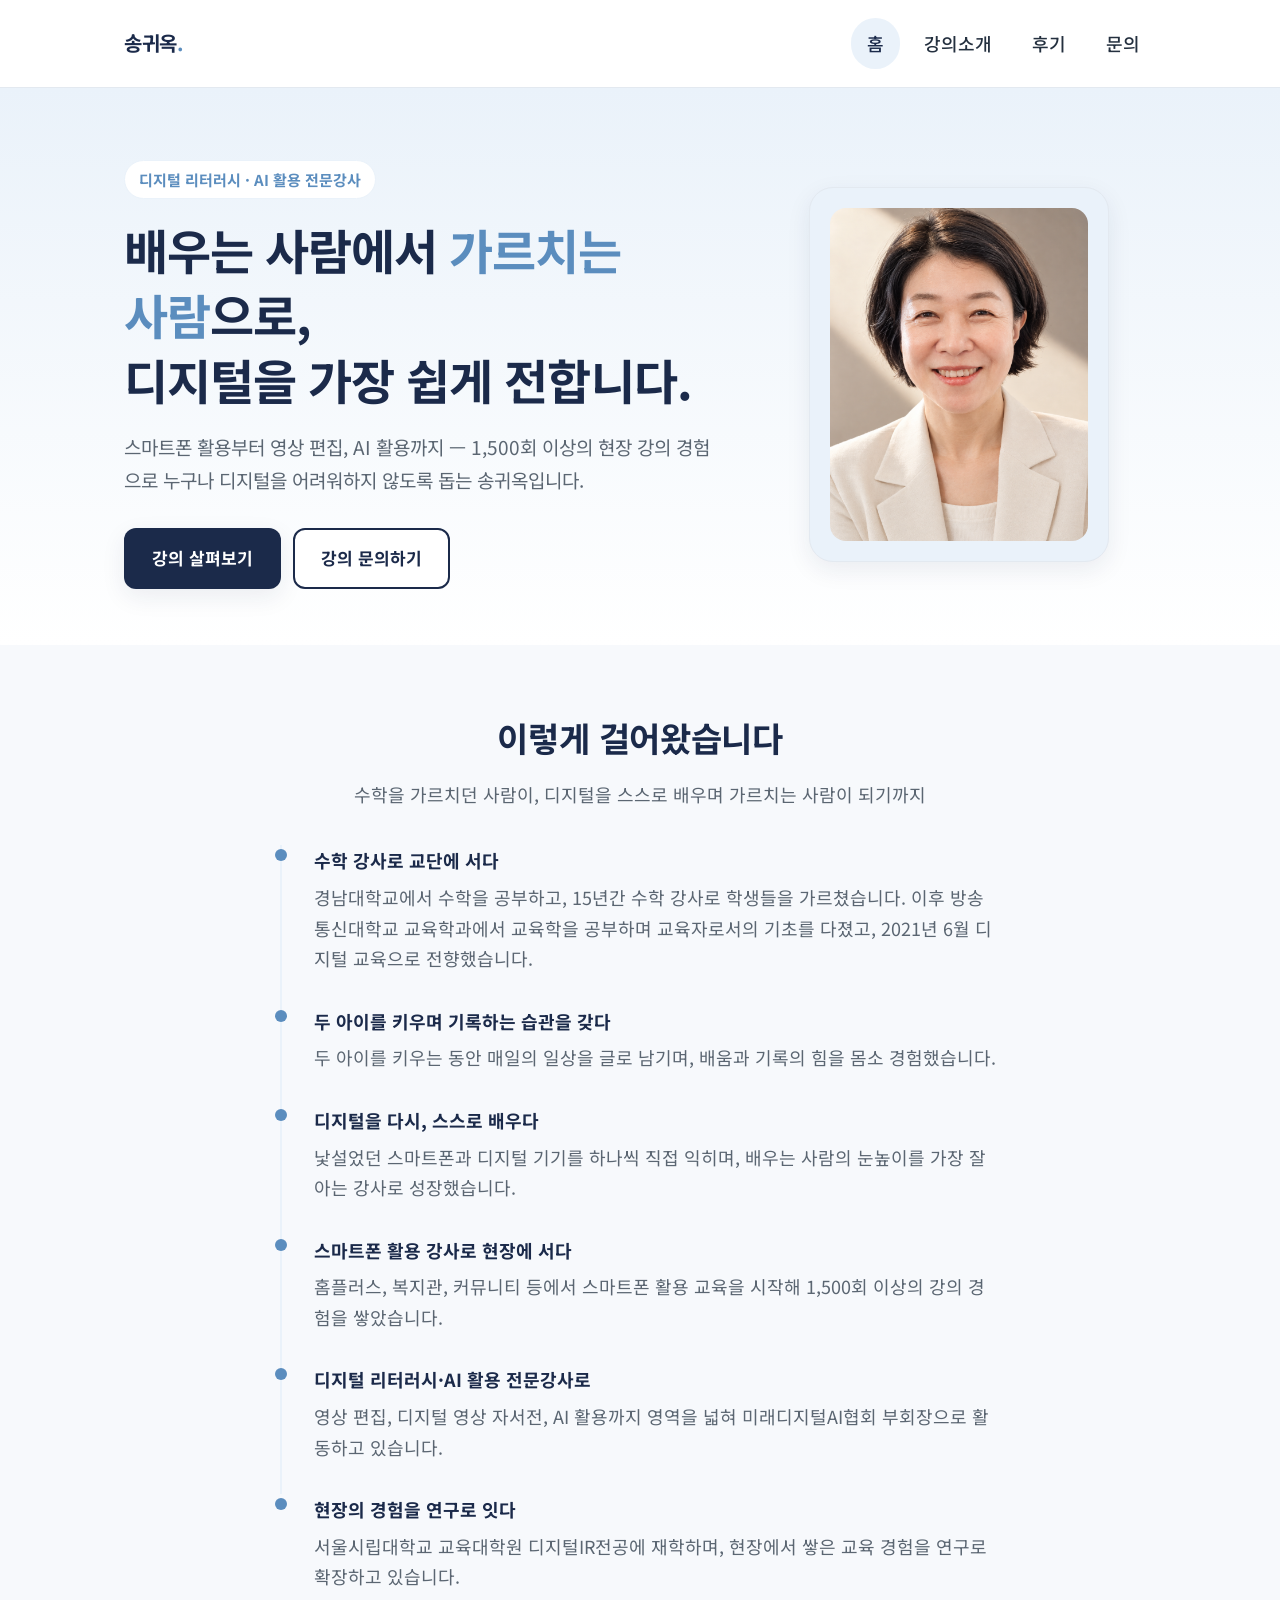
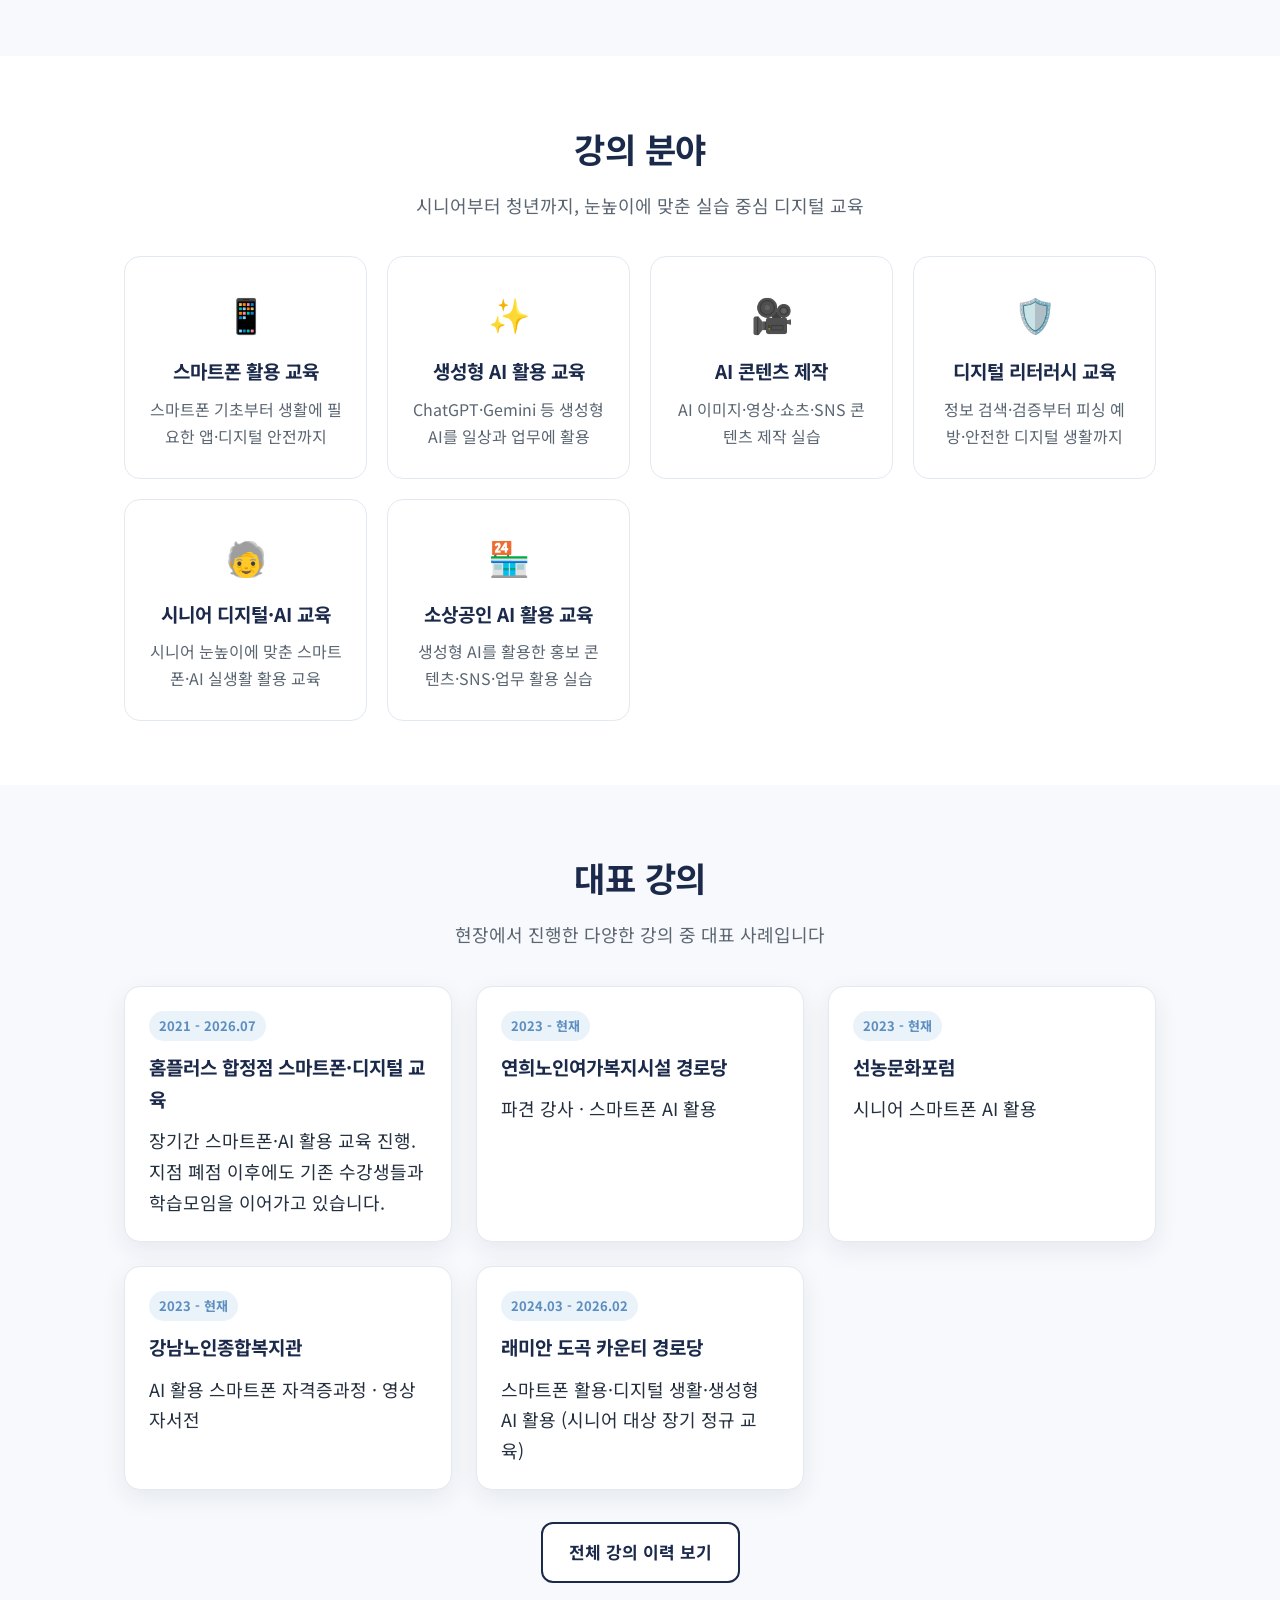
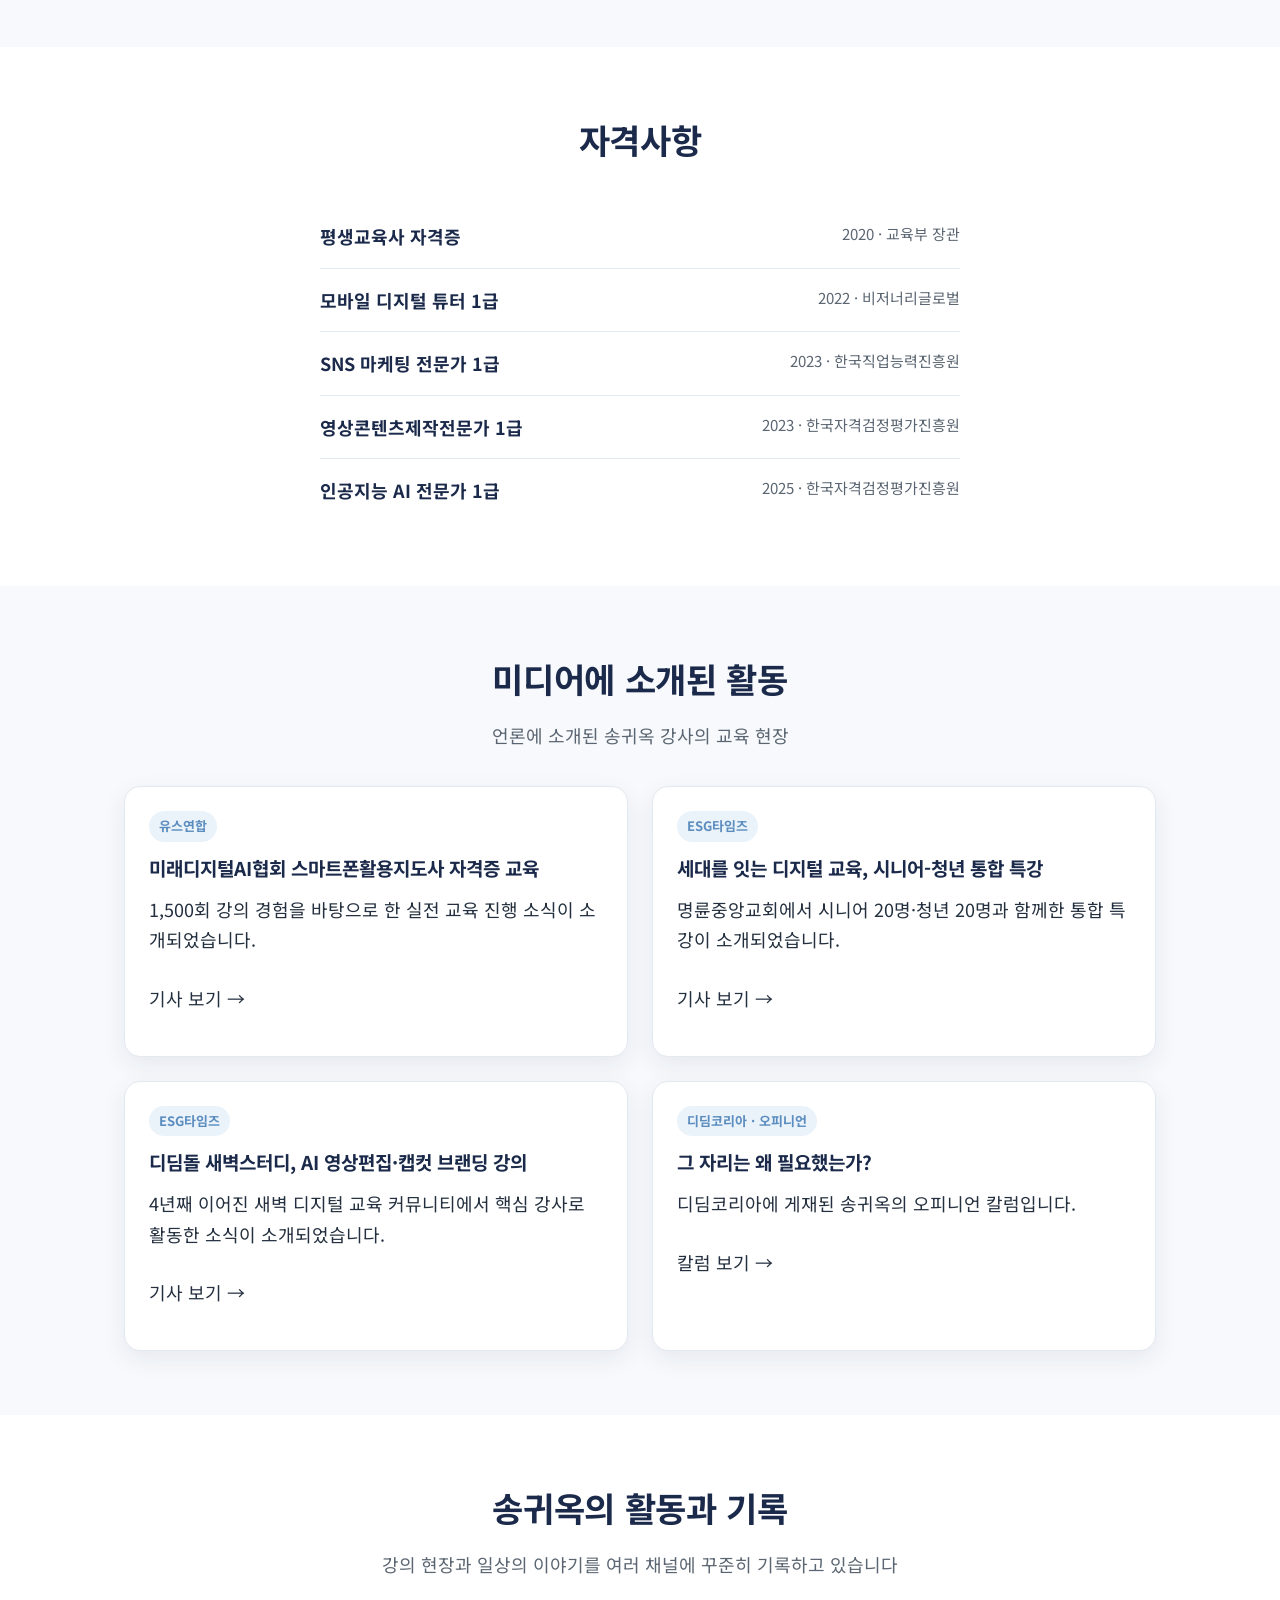
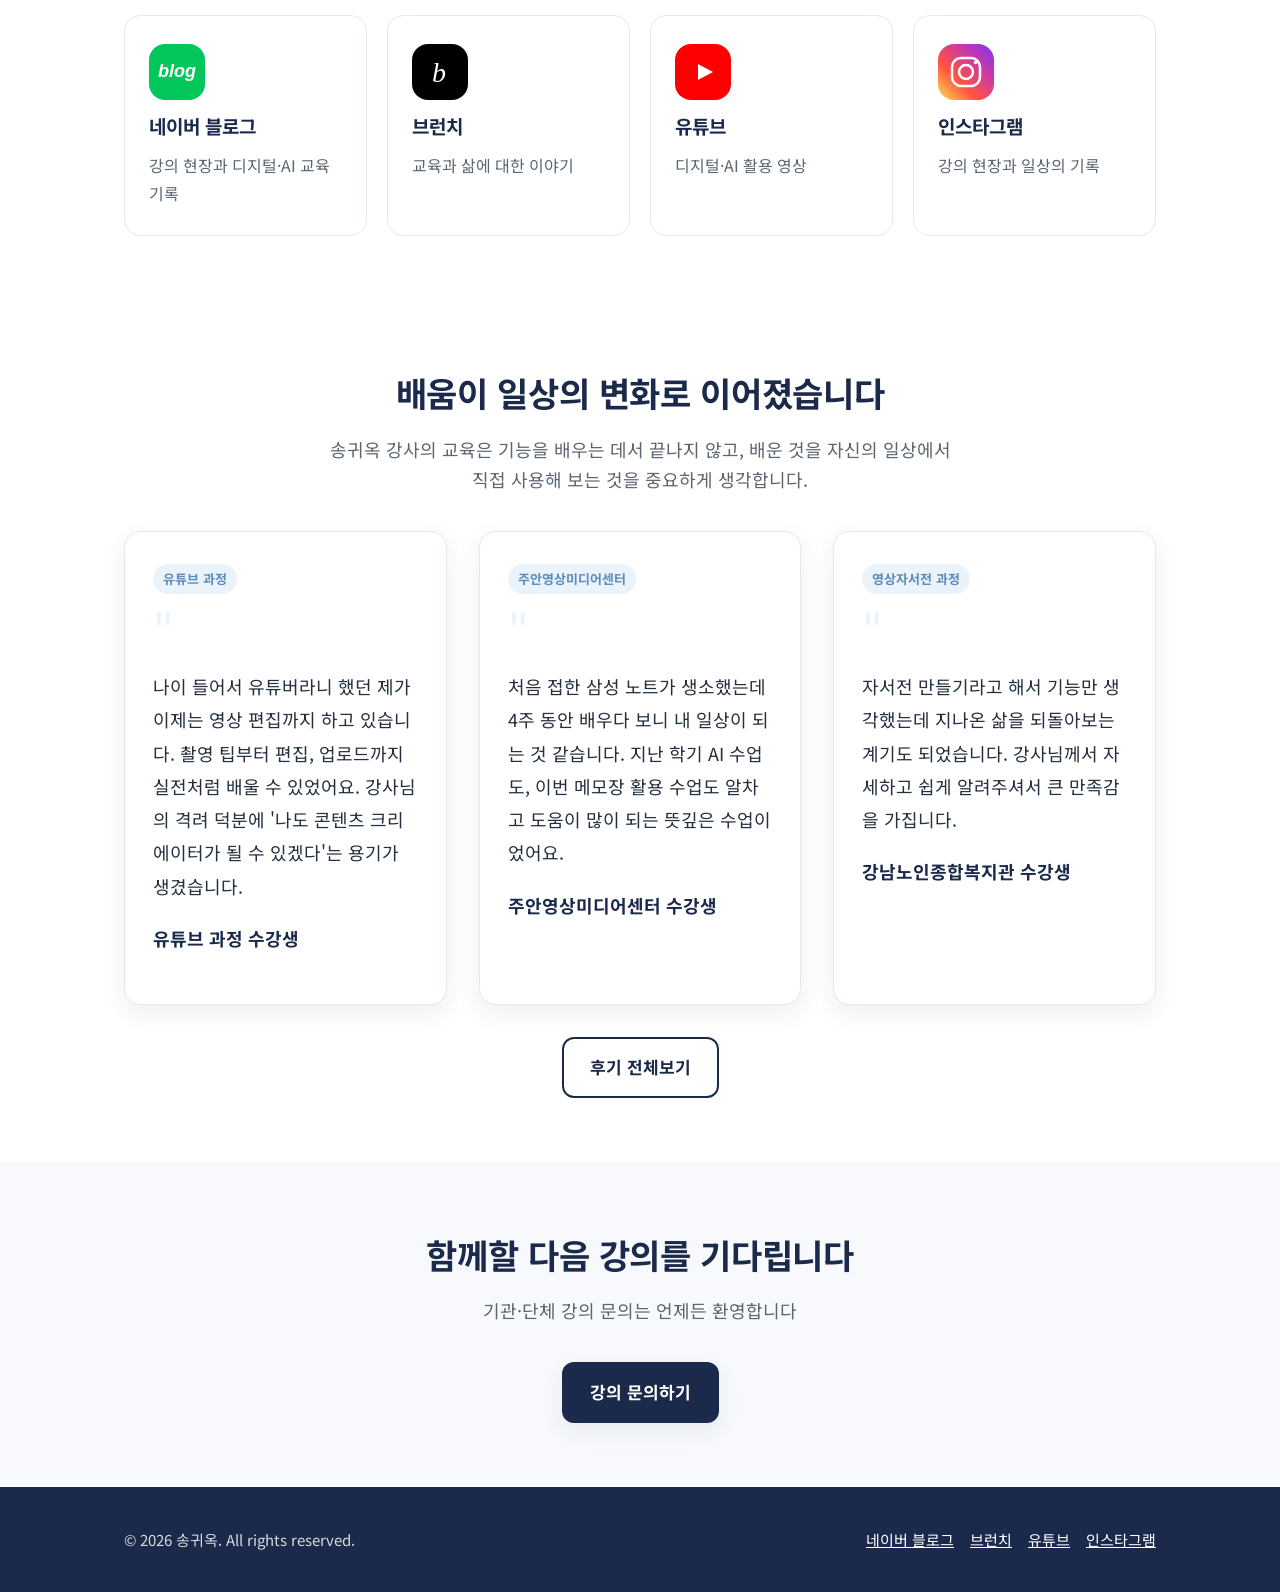
==== commit ec744ac7: "타임라인에 디지털 교육 전향 시점(2021년 6월) 추가" ====
--- a/index.html
+++ b/index.html
@@ -53,7 +53,7 @@
     <ol class="timeline">
       <li>
         <h4>수학 강사로 교단에 서다</h4>
-        <p>경남대학교에서 수학을 공부하고, 15년간 수학 강사로 학생들을 가르쳤습니다. 이후 방송통신대학교 교육학과에서 교육학을 공부하며 교육자로서의 기초를 다졌습니다.</p>
+        <p>경남대학교에서 수학을 공부하고, 15년간 수학 강사로 학생들을 가르쳤습니다. 이후 방송통신대학교 교육학과에서 교육학을 공부하며 교육자로서의 기초를 다졌고, 2021년 6월 디지털 교육으로 전향했습니다.</p>
       </li>
       <li>
         <h4>두 아이를 키우며 기록하는 습관을 갖다</h4>
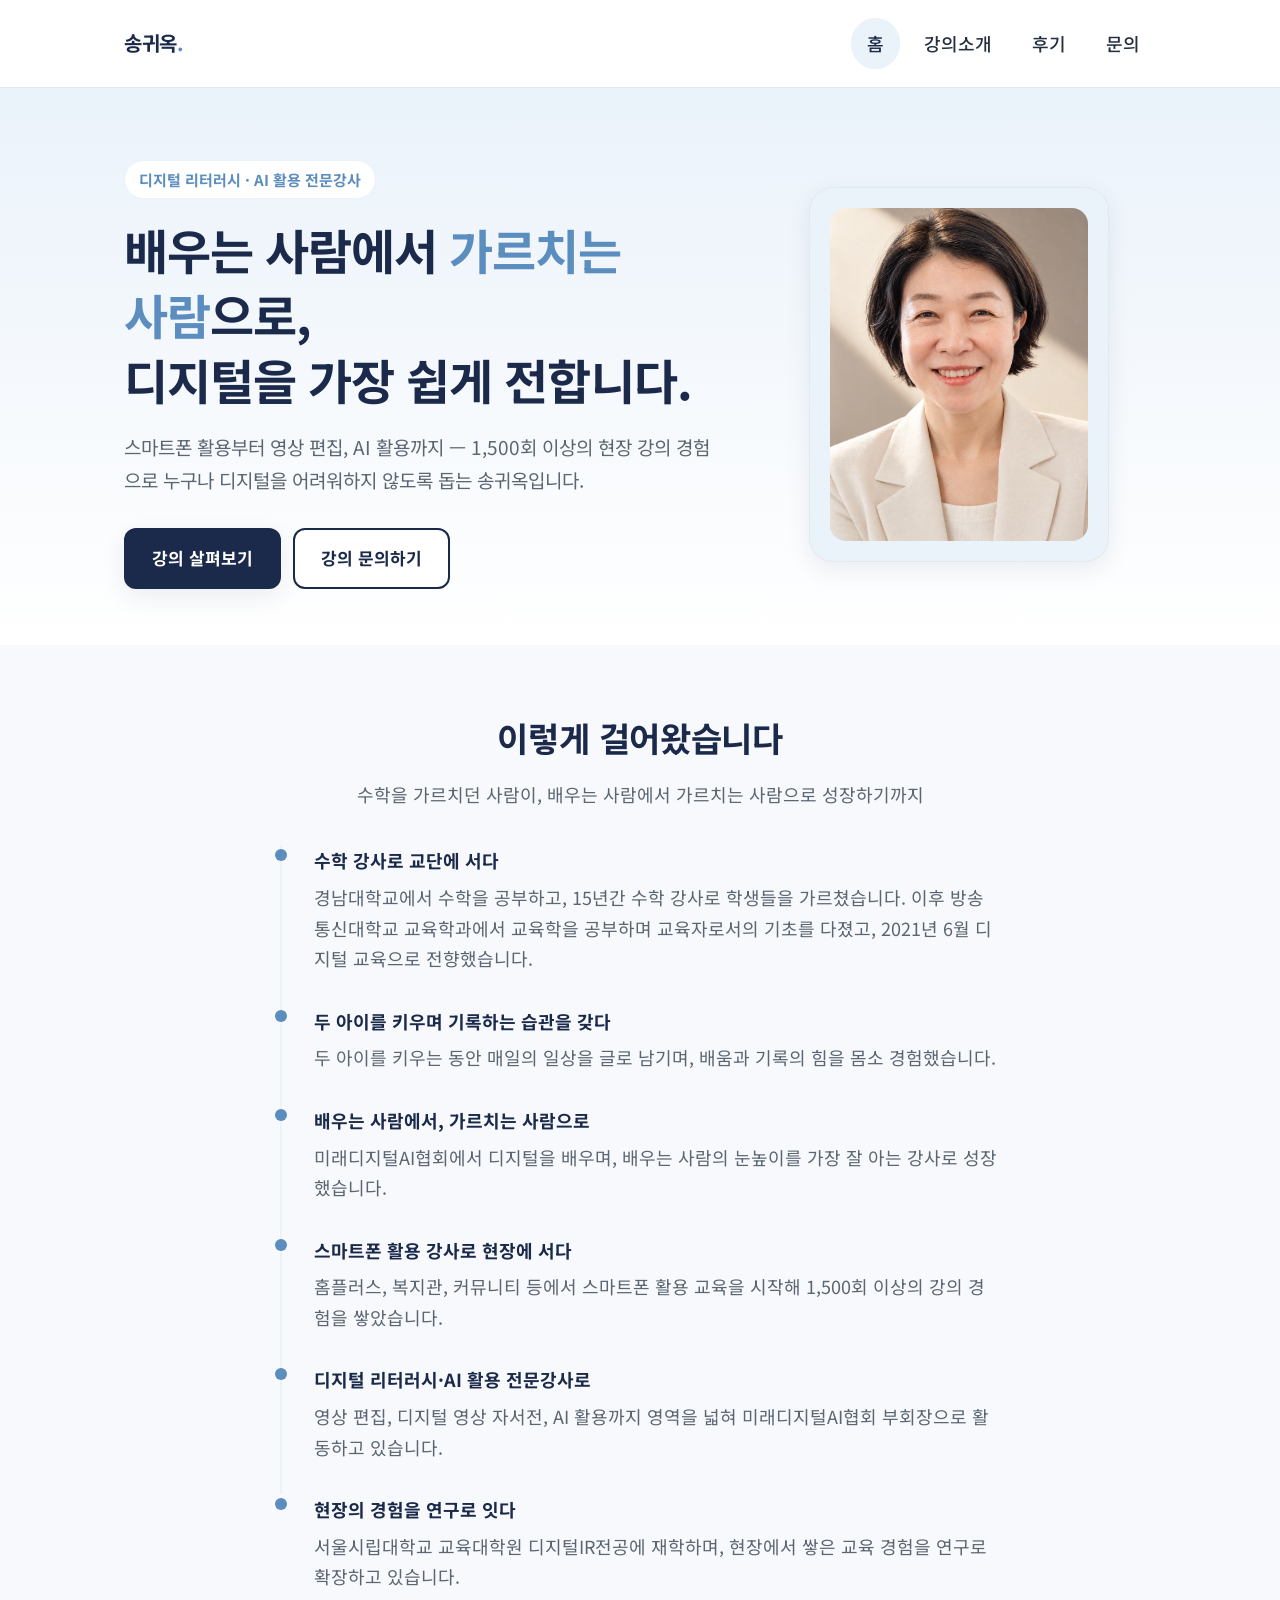
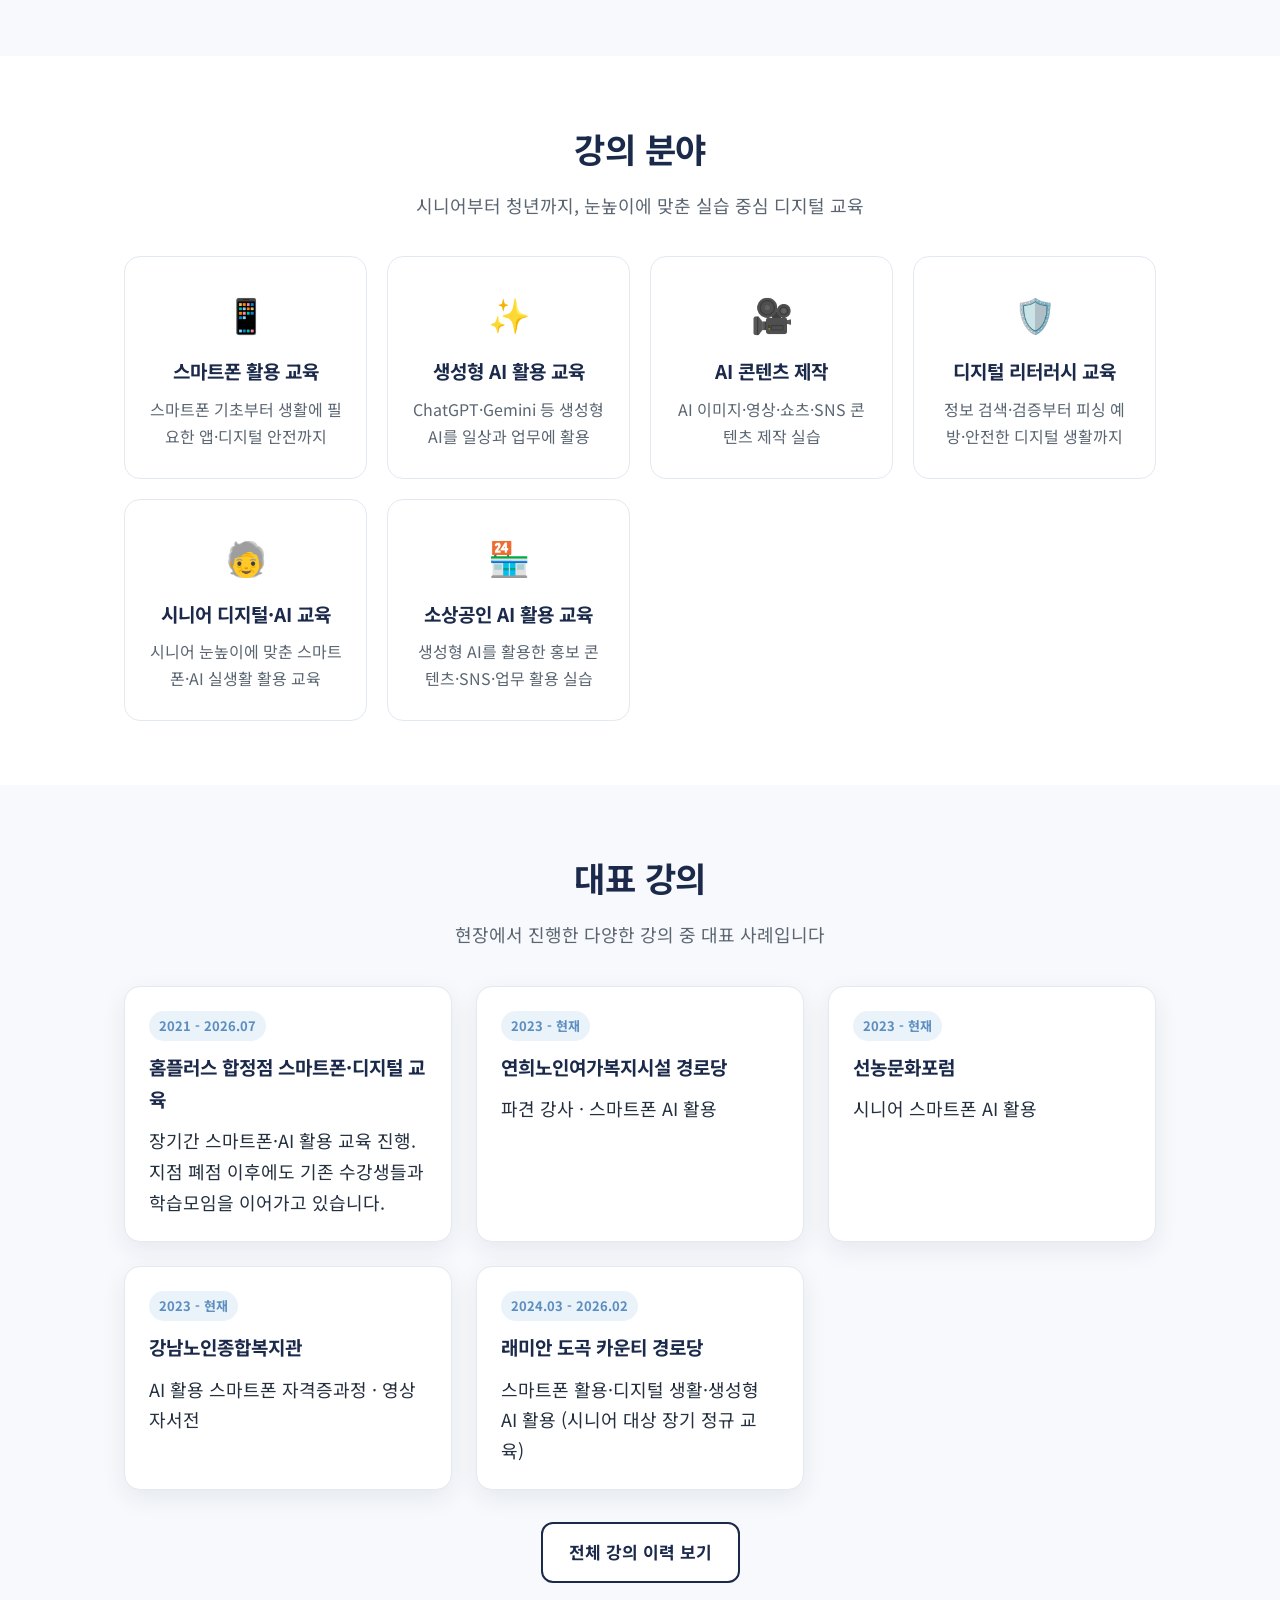
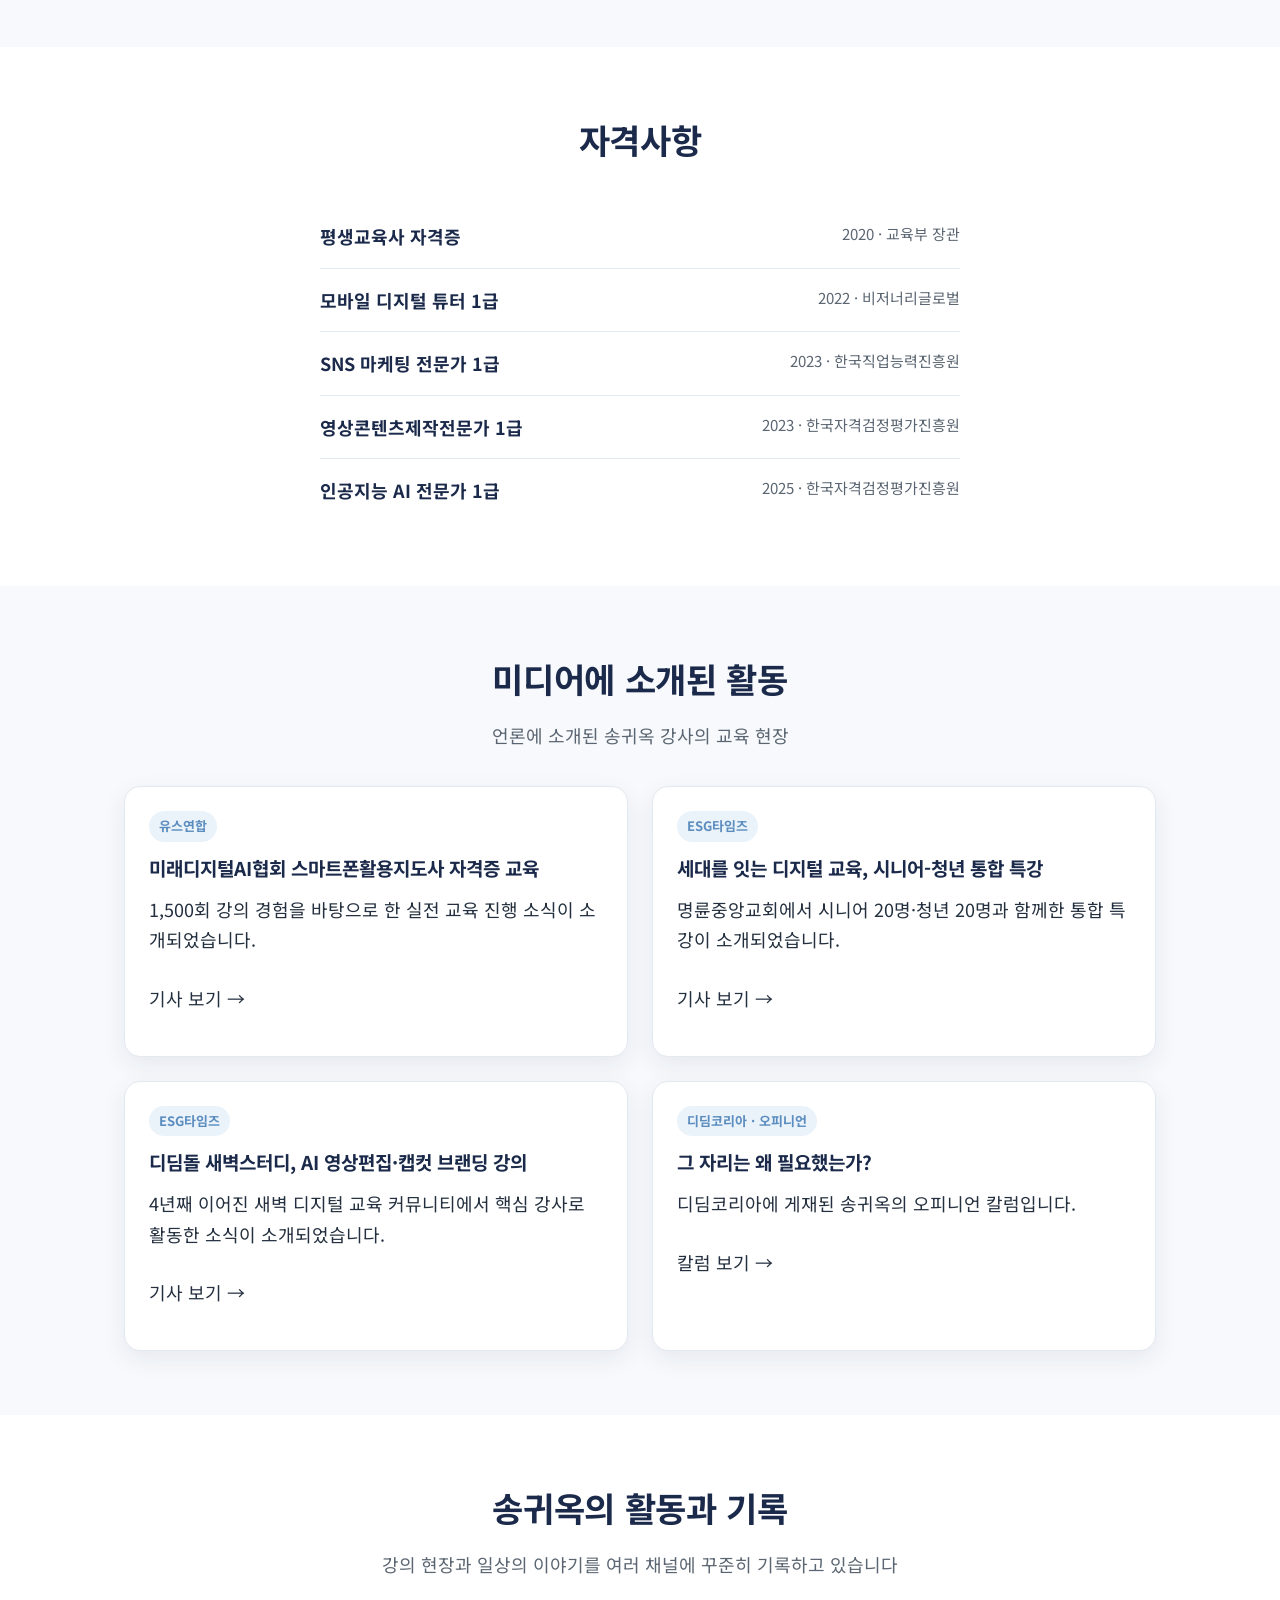
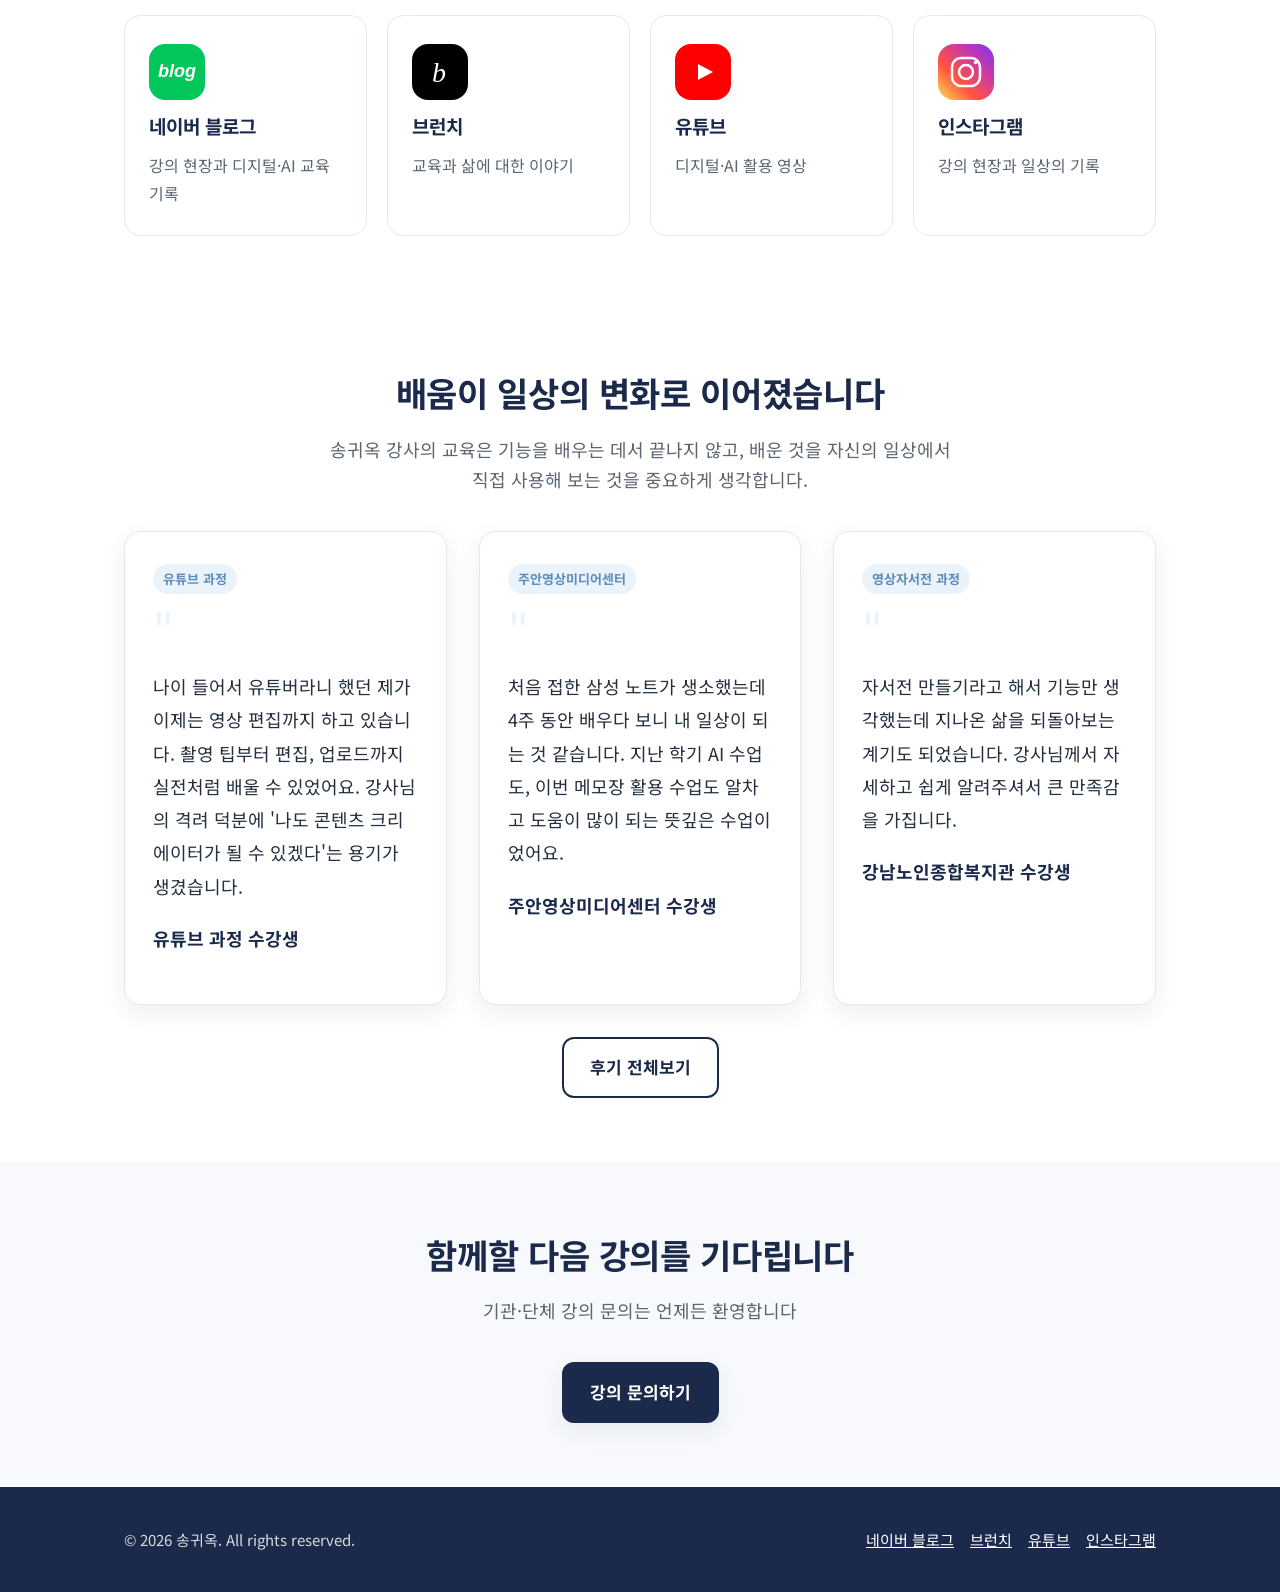
==== commit 98991e05: "'스스로 배움' 표현을 미래디지털AI협회 학습 사실에 맞게 수정" ====
--- a/index.html
+++ b/index.html
@@ -48,7 +48,7 @@
   <div class="container">
     <div class="section-head">
       <h2>이렇게 걸어왔습니다</h2>
-      <p>수학을 가르치던 사람이, 디지털을 스스로 배우며 가르치는 사람이 되기까지</p>
+      <p>수학을 가르치던 사람이, 배우는 사람에서 가르치는 사람으로 성장하기까지</p>
     </div>
     <ol class="timeline">
       <li>
@@ -60,8 +60,8 @@
         <p>두 아이를 키우는 동안 매일의 일상을 글로 남기며, 배움과 기록의 힘을 몸소 경험했습니다.</p>
       </li>
       <li>
-        <h4>디지털을 다시, 스스로 배우다</h4>
-        <p>낯설었던 스마트폰과 디지털 기기를 하나씩 직접 익히며, 배우는 사람의 눈높이를 가장 잘 아는 강사로 성장했습니다.</p>
+        <h4>배우는 사람에서, 가르치는 사람으로</h4>
+        <p>미래디지털AI협회에서 디지털을 배우며, 배우는 사람의 눈높이를 가장 잘 아는 강사로 성장했습니다.</p>
       </li>
       <li>
         <h4>스마트폰 활용 강사로 현장에 서다</h4>
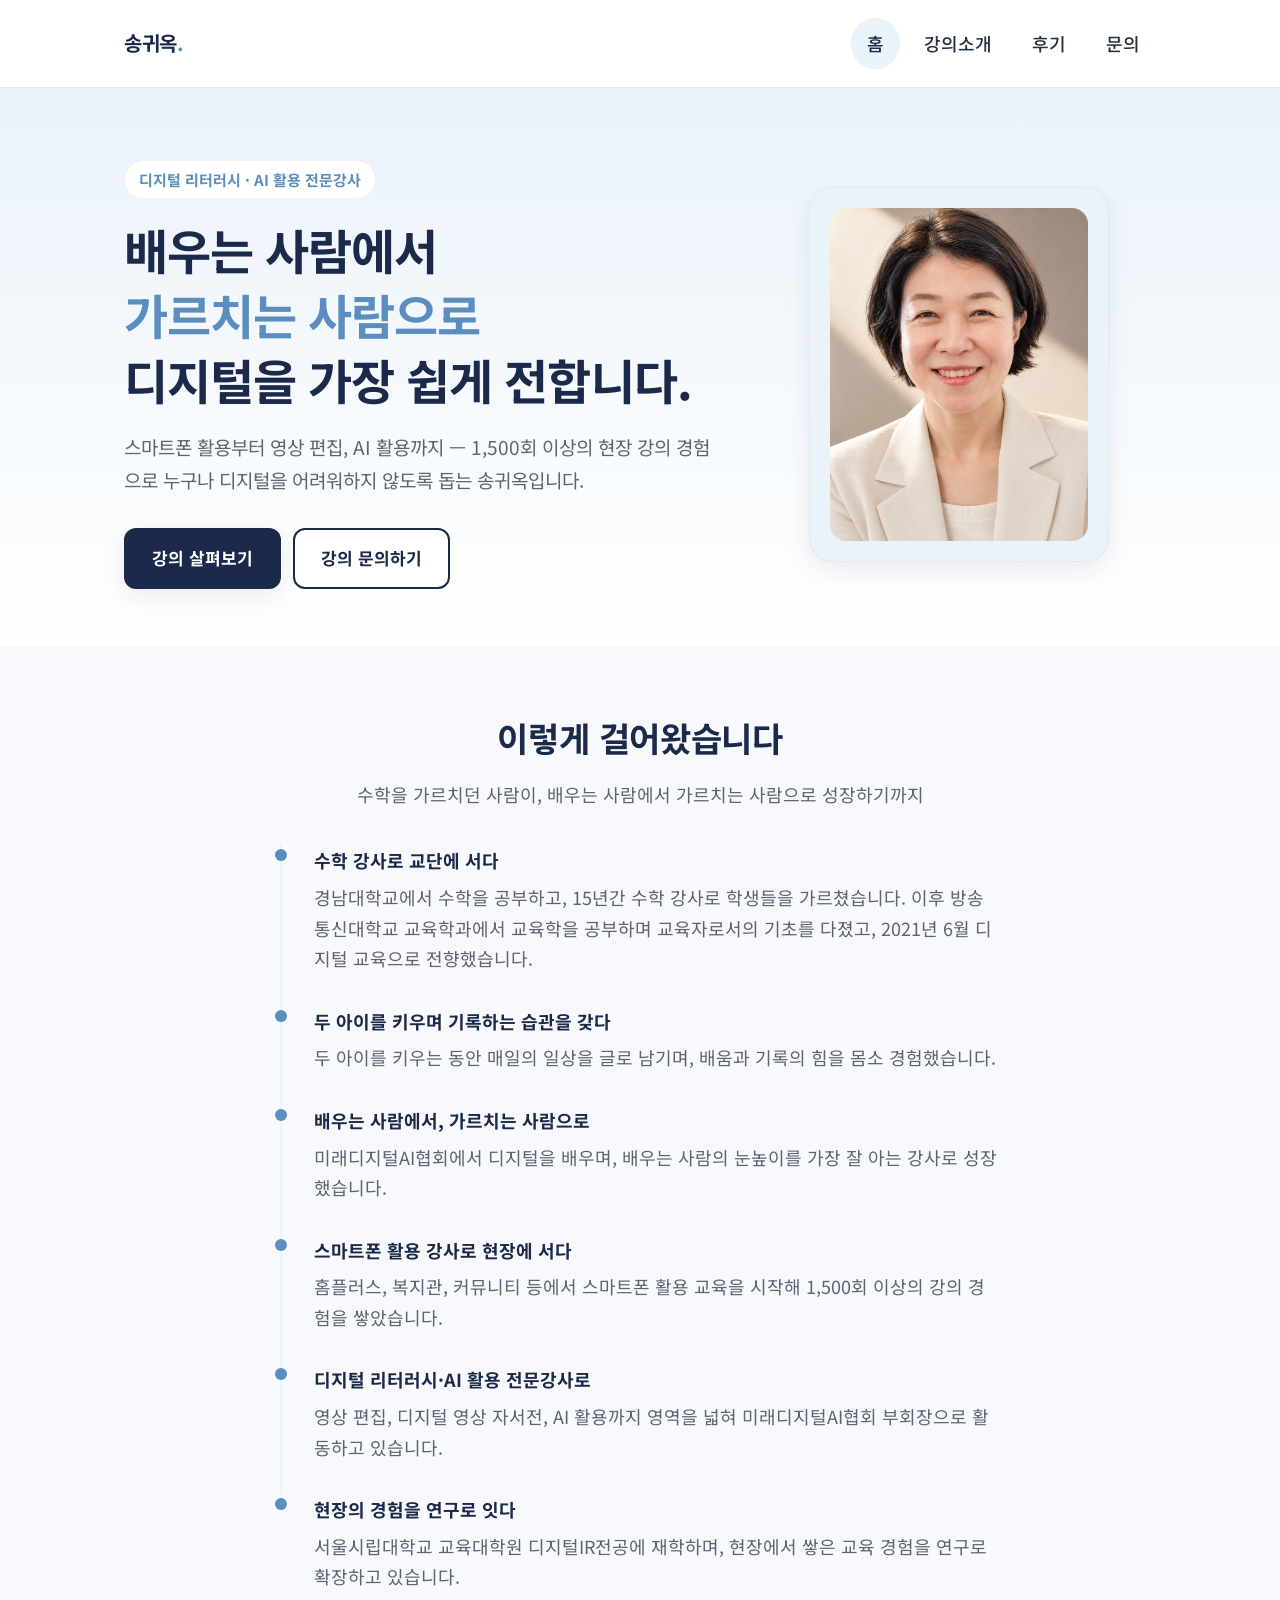
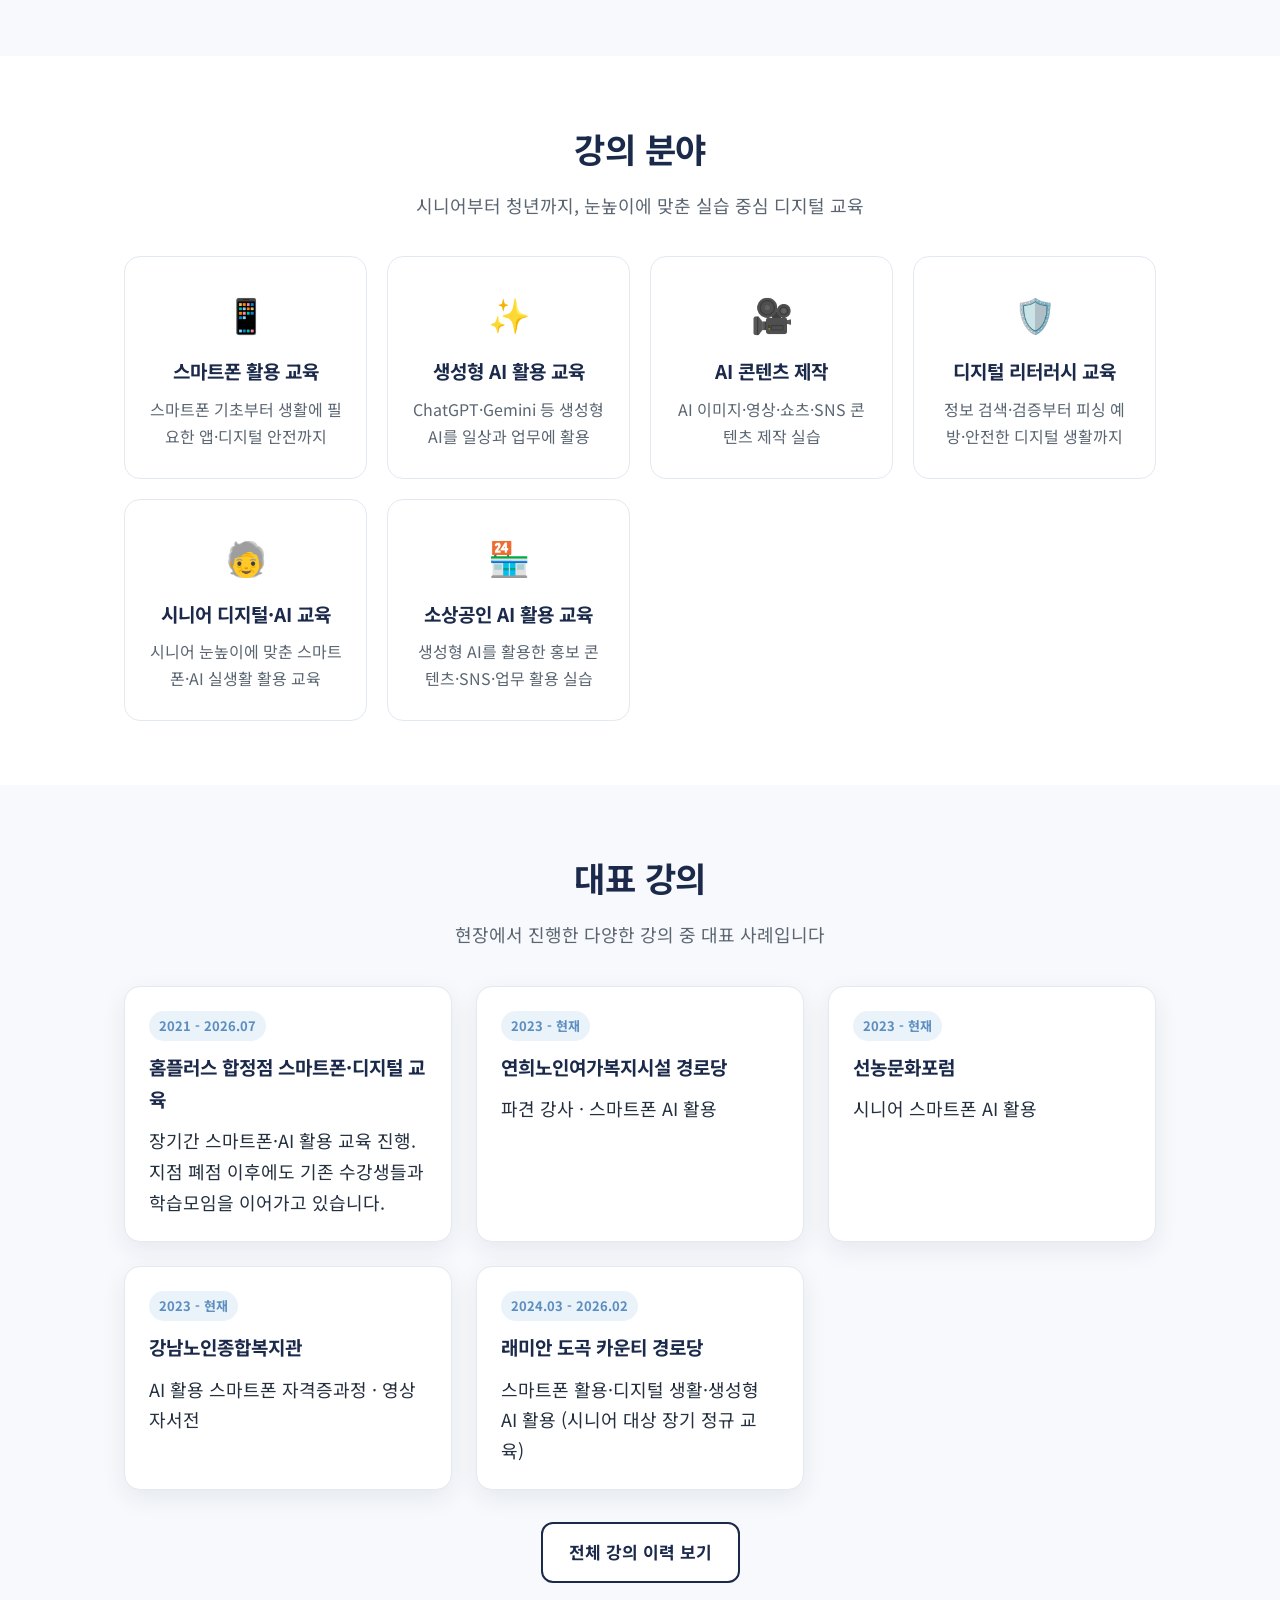
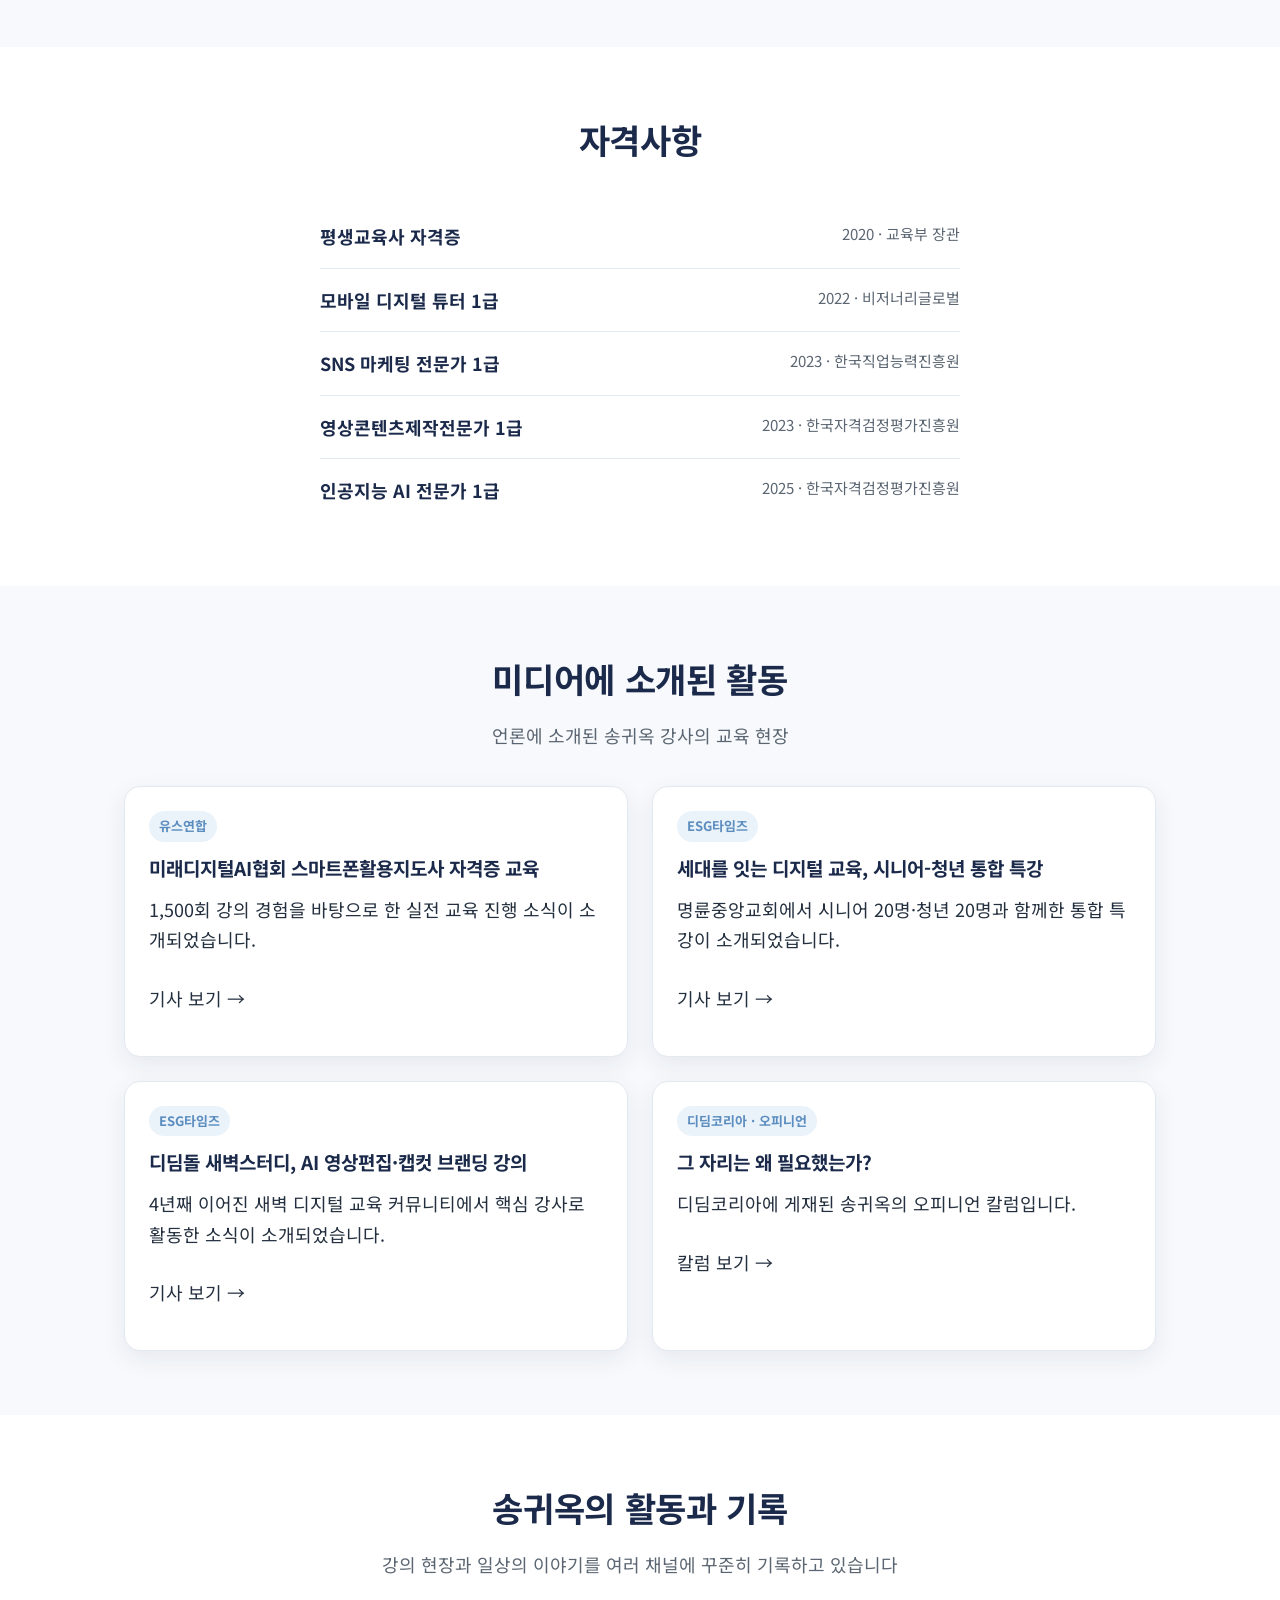
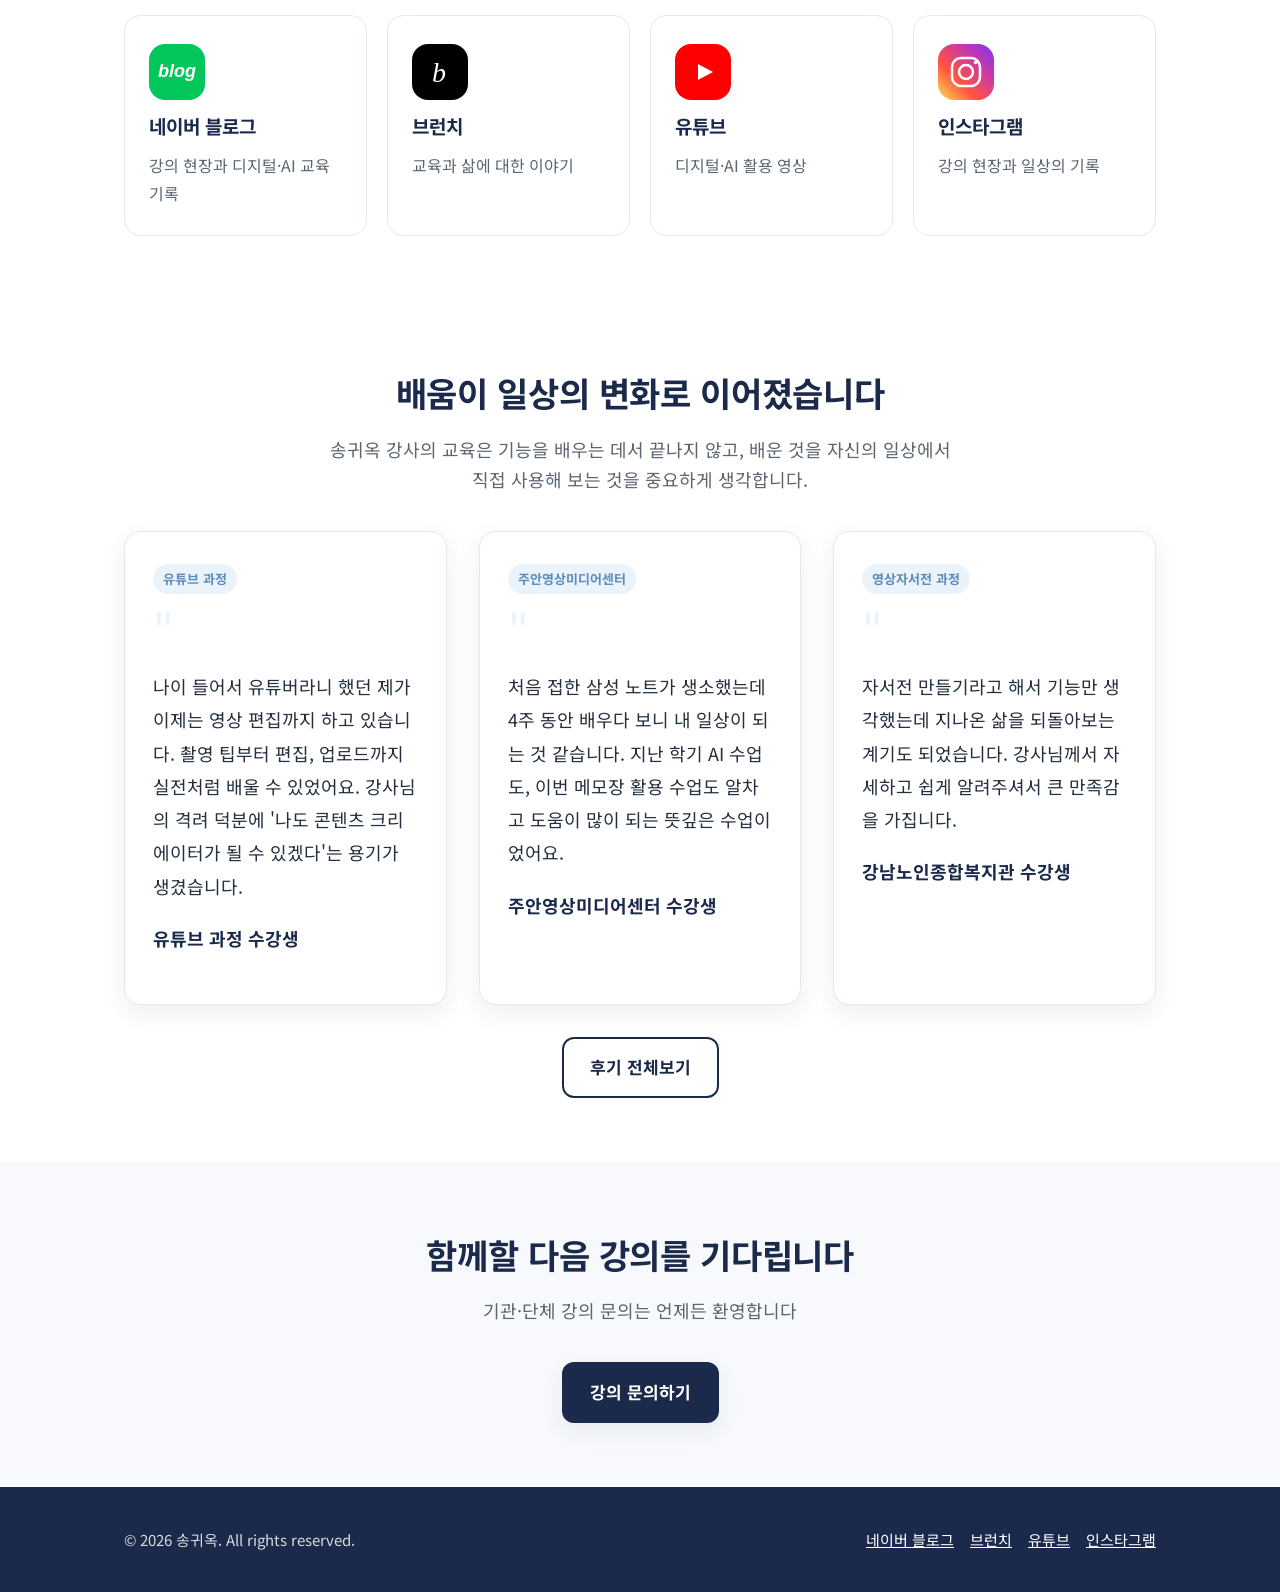
==== commit a8802d28: "메인 헤드라인 3줄 고정 줄바꿈으로 수정" ====
--- a/index.html
+++ b/index.html
@@ -28,7 +28,7 @@
   <div class="container hero-inner">
     <div>
       <span class="eyebrow">디지털 리터러시 · AI 활용 전문강사</span>
-      <h1>배우는 사람에서 <strong>가르치는 사람</strong>으로,<br>디지털을 가장 쉽게 전합니다.</h1>
+      <h1>배우는 사람에서<br><strong>가르치는 사람으로</strong><br>디지털을 가장 쉽게 전합니다.</h1>
       <p class="lead">
         스마트폰 활용부터 영상 편집, AI 활용까지 — 1,500회 이상의 현장 강의 경험으로
         누구나 디지털을 어려워하지 않도록 돕는 송귀옥입니다.
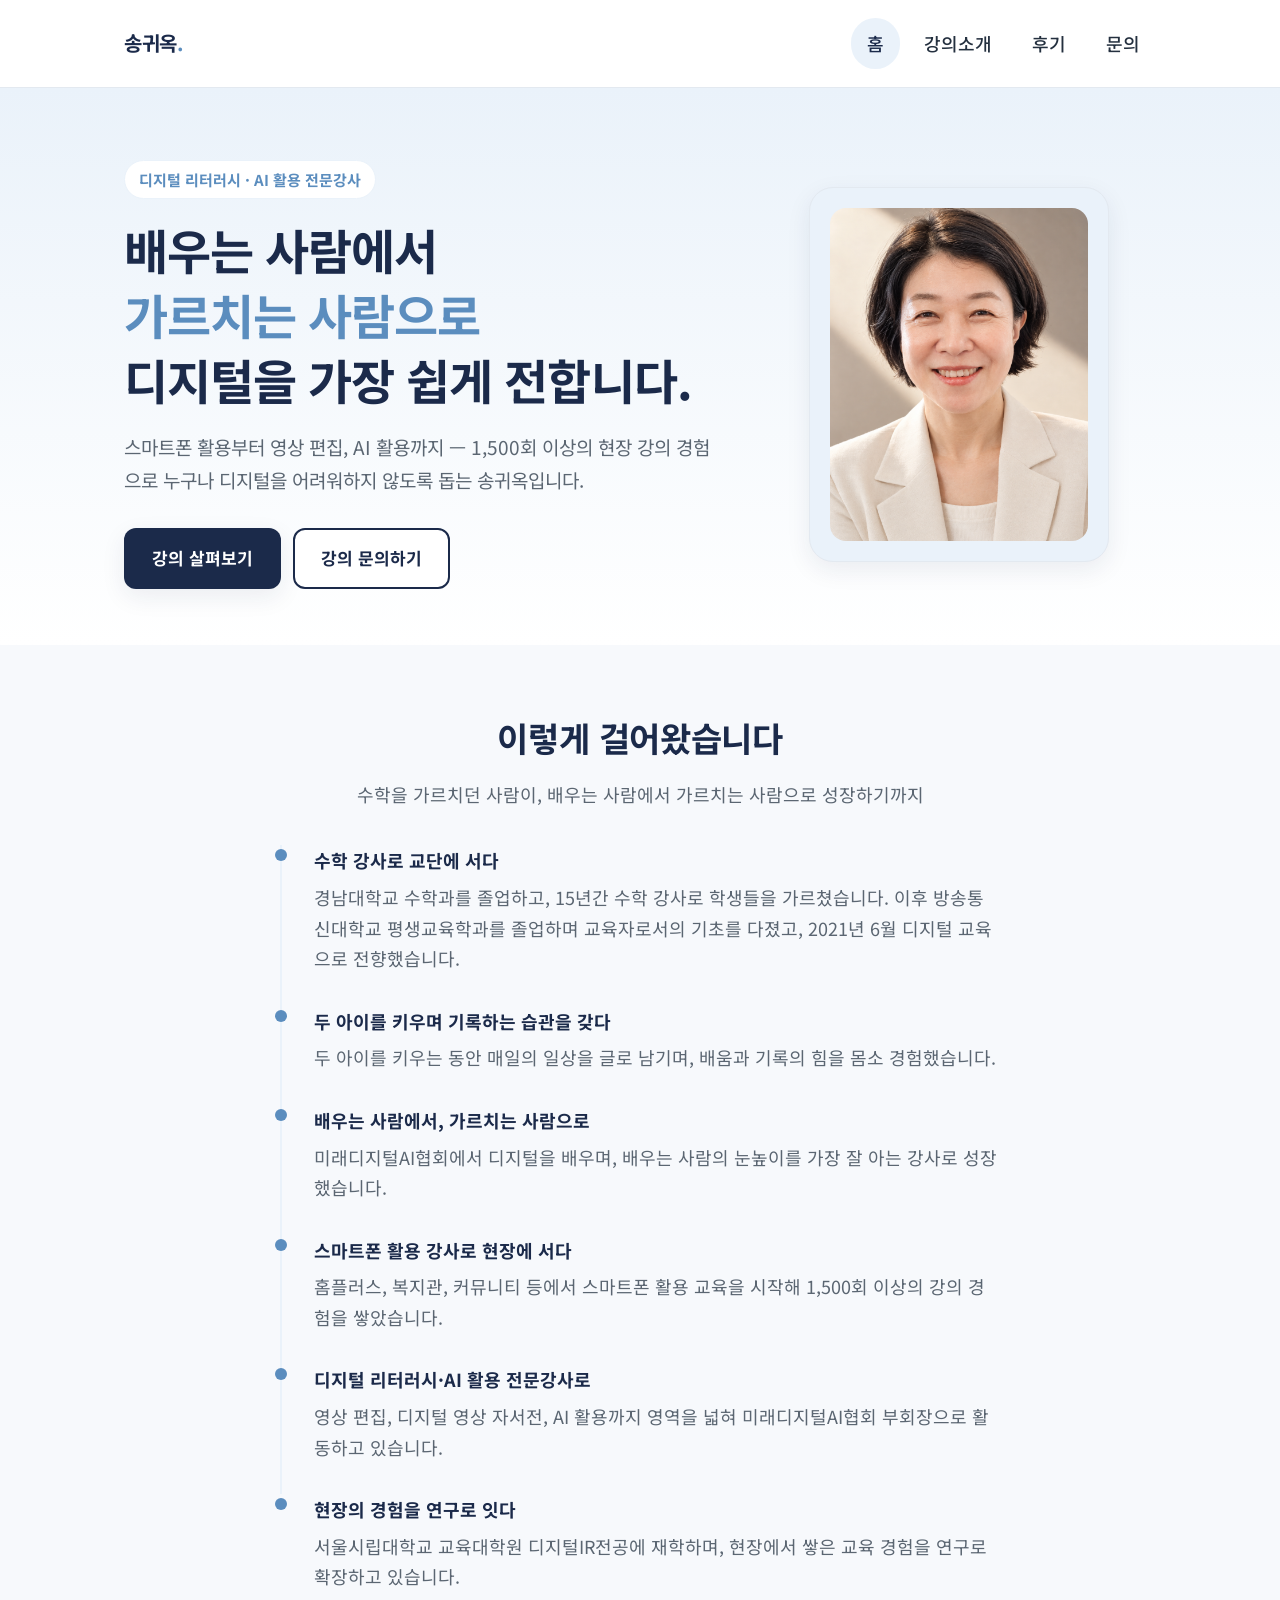
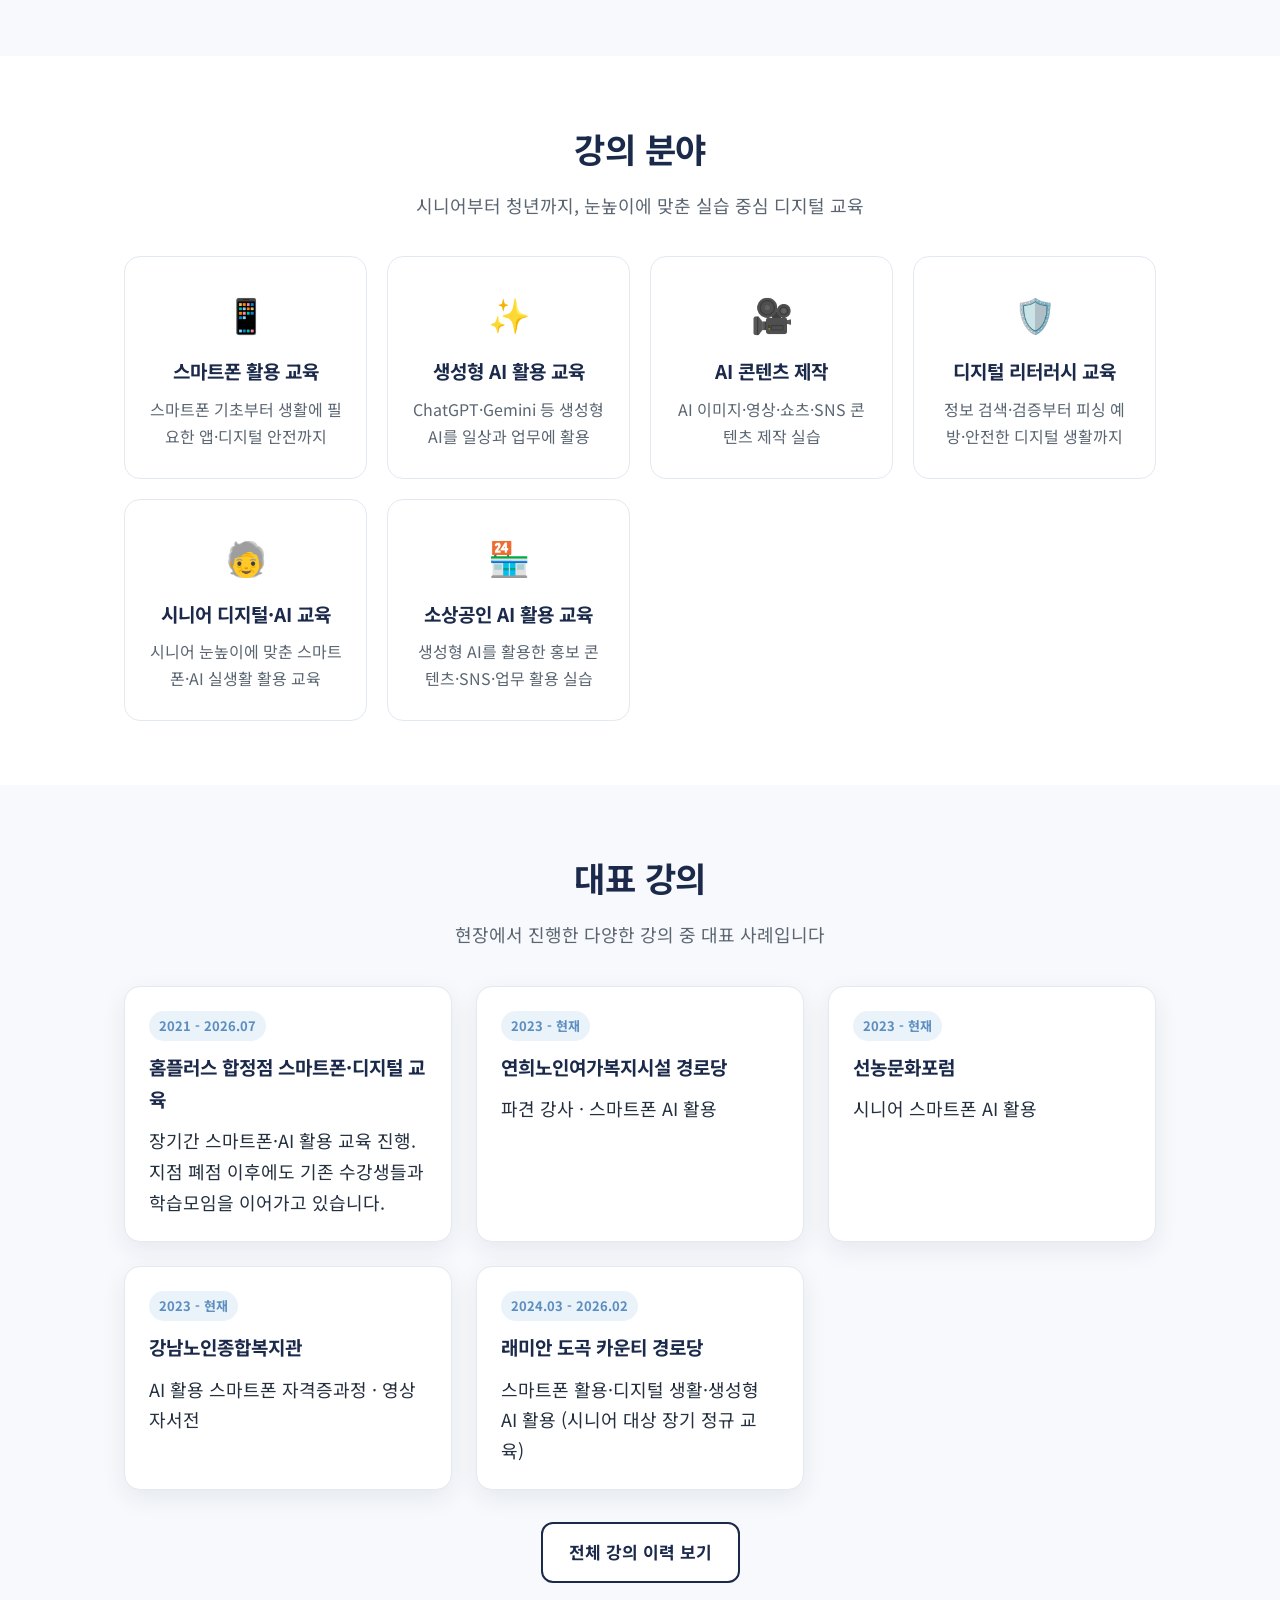
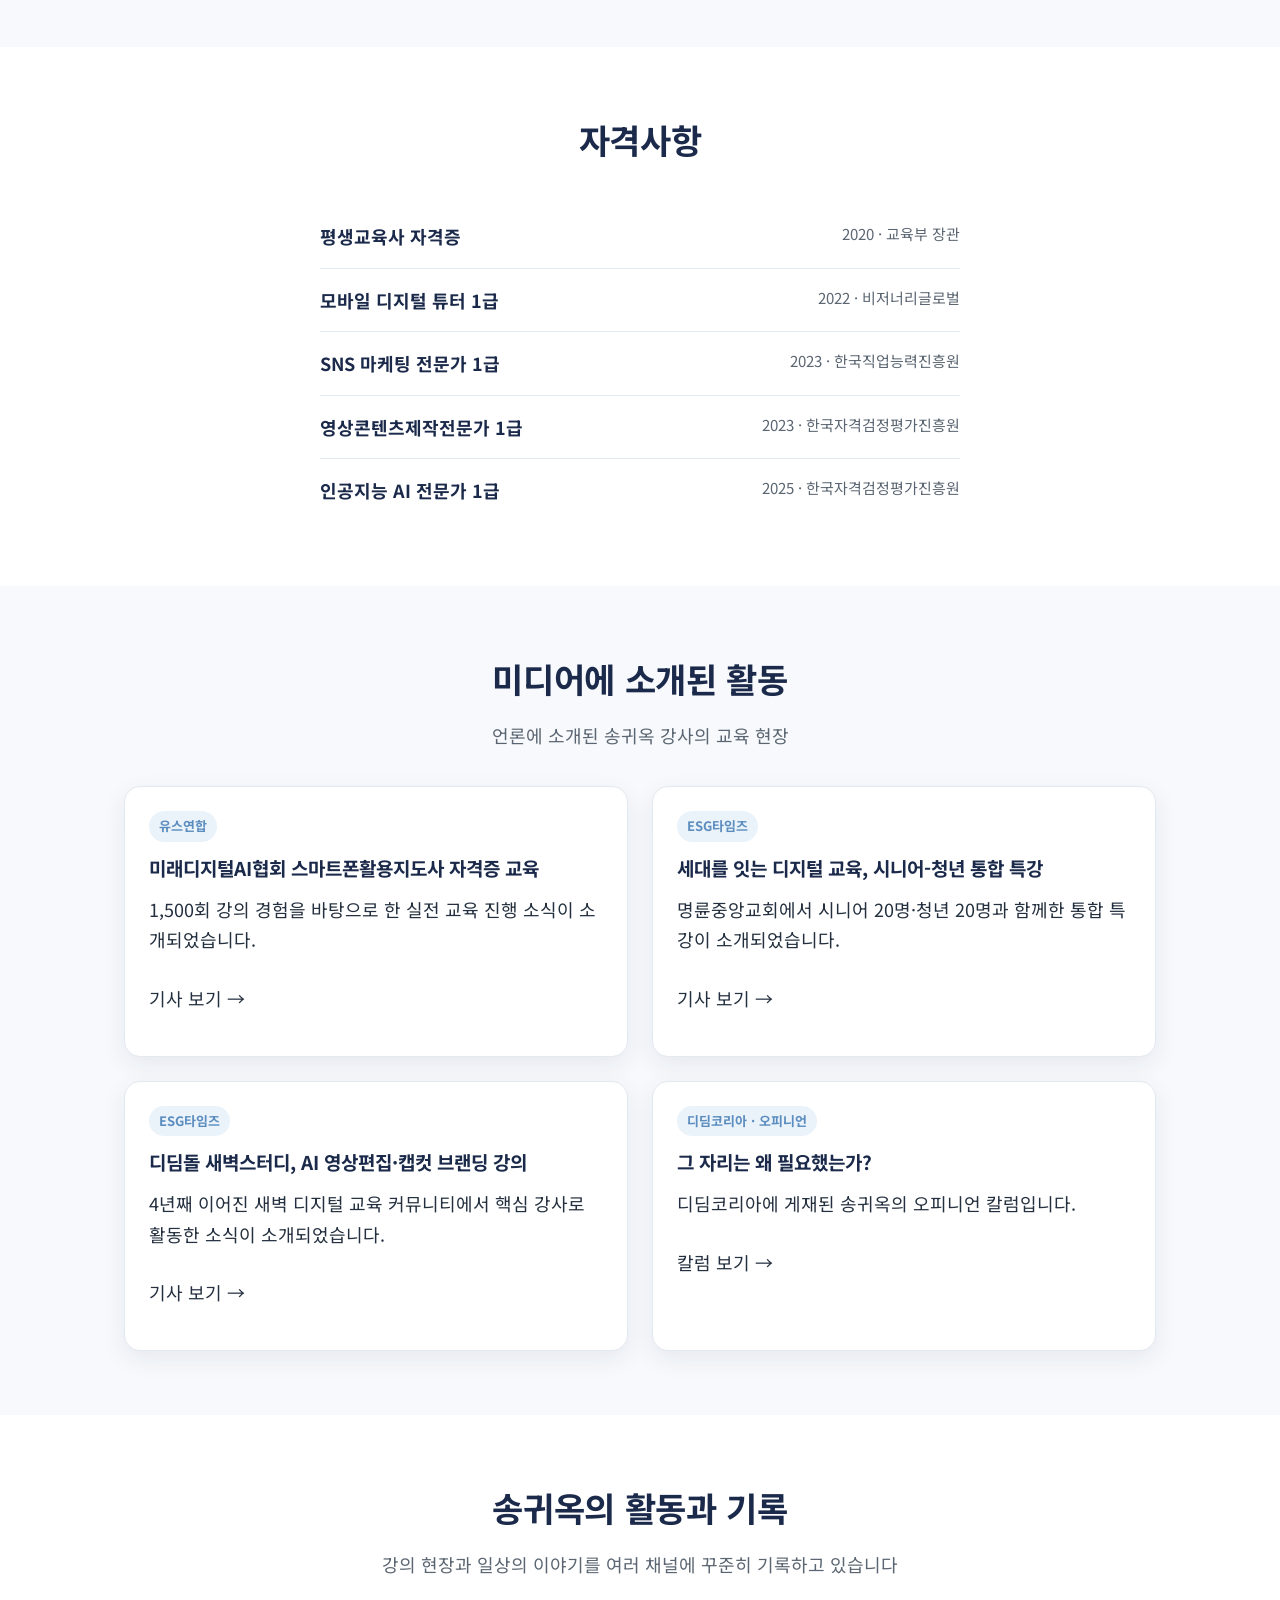
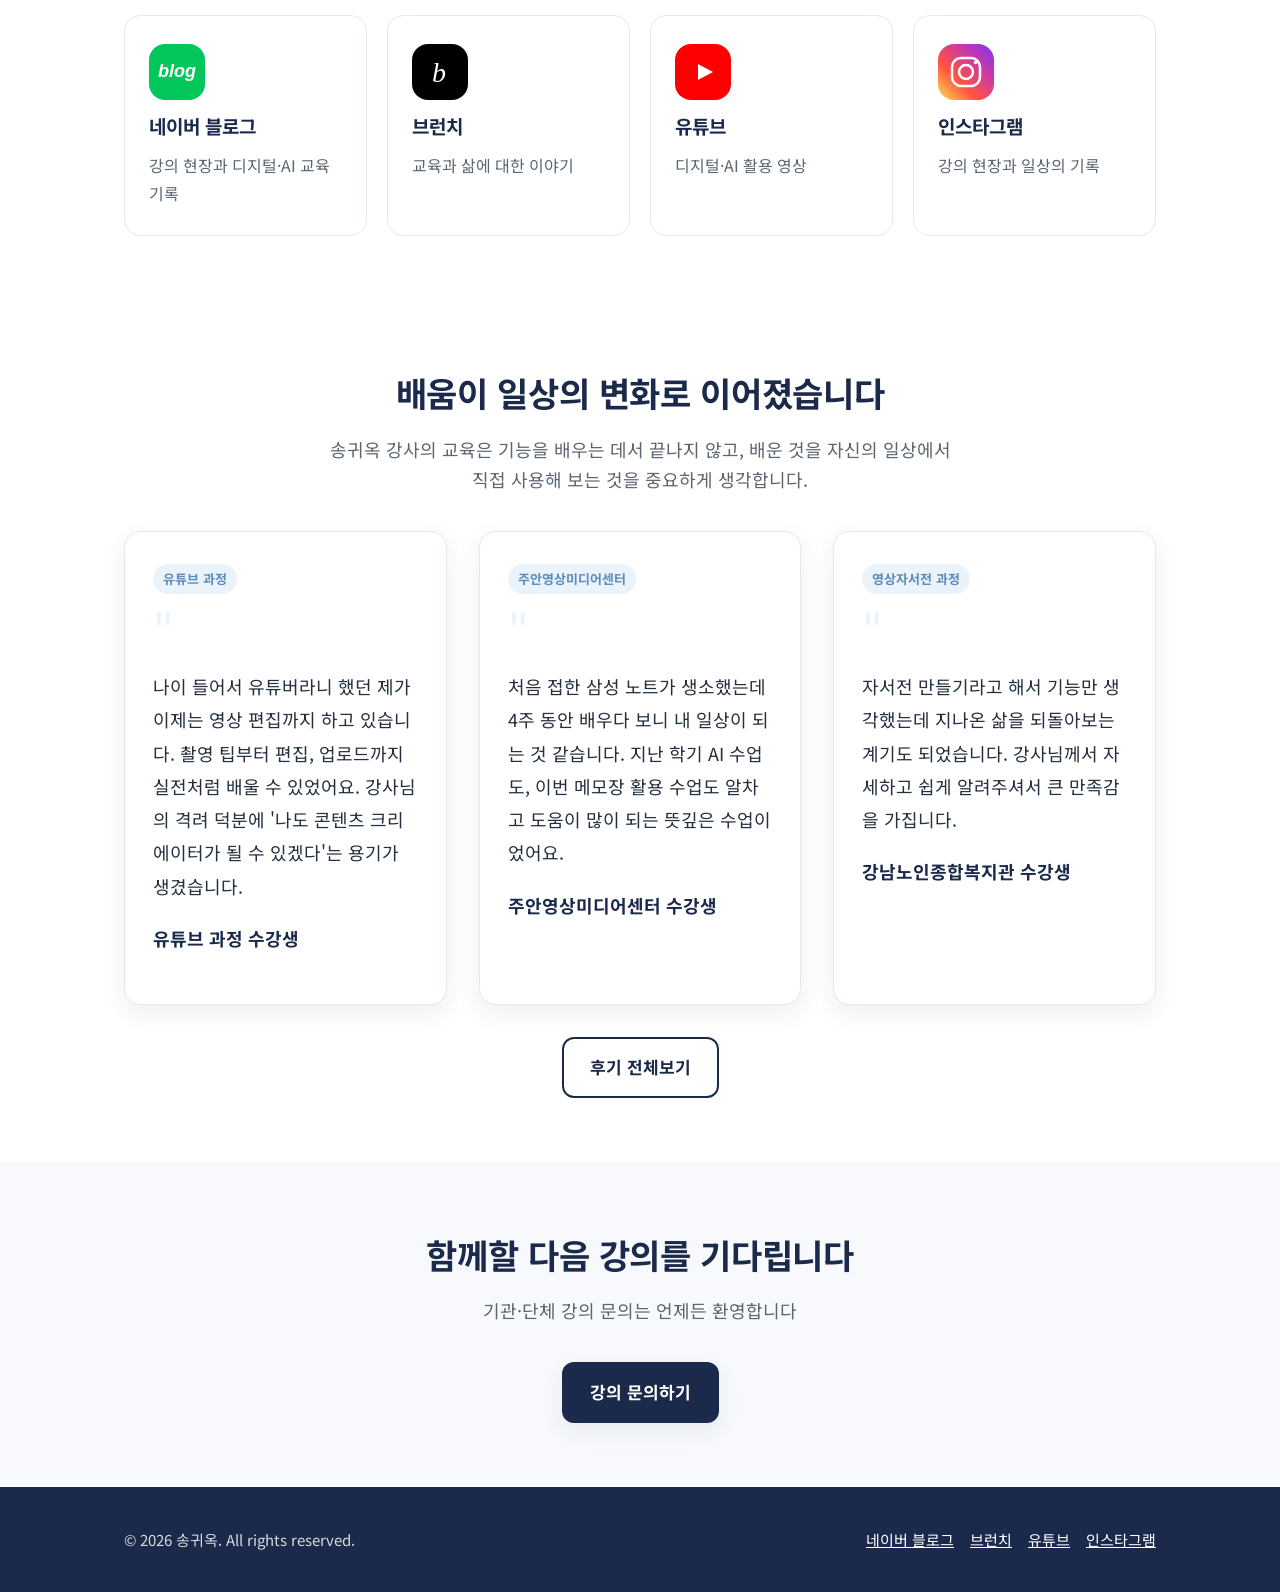
==== commit f9a9f10f: "학력(경남대·방송통신대·서울시립대 대학원) 정보 추가 및 표기 정정" ====
--- a/index.html
+++ b/index.html
@@ -53,7 +53,7 @@
     <ol class="timeline">
       <li>
         <h4>수학 강사로 교단에 서다</h4>
-        <p>경남대학교에서 수학을 공부하고, 15년간 수학 강사로 학생들을 가르쳤습니다. 이후 방송통신대학교 교육학과에서 교육학을 공부하며 교육자로서의 기초를 다졌고, 2021년 6월 디지털 교육으로 전향했습니다.</p>
+        <p>경남대학교 수학과를 졸업하고, 15년간 수학 강사로 학생들을 가르쳤습니다. 이후 방송통신대학교 평생교육학과를 졸업하며 교육자로서의 기초를 다졌고, 2021년 6월 디지털 교육으로 전향했습니다.</p>
       </li>
       <li>
         <h4>두 아이를 키우며 기록하는 습관을 갖다</h4>
